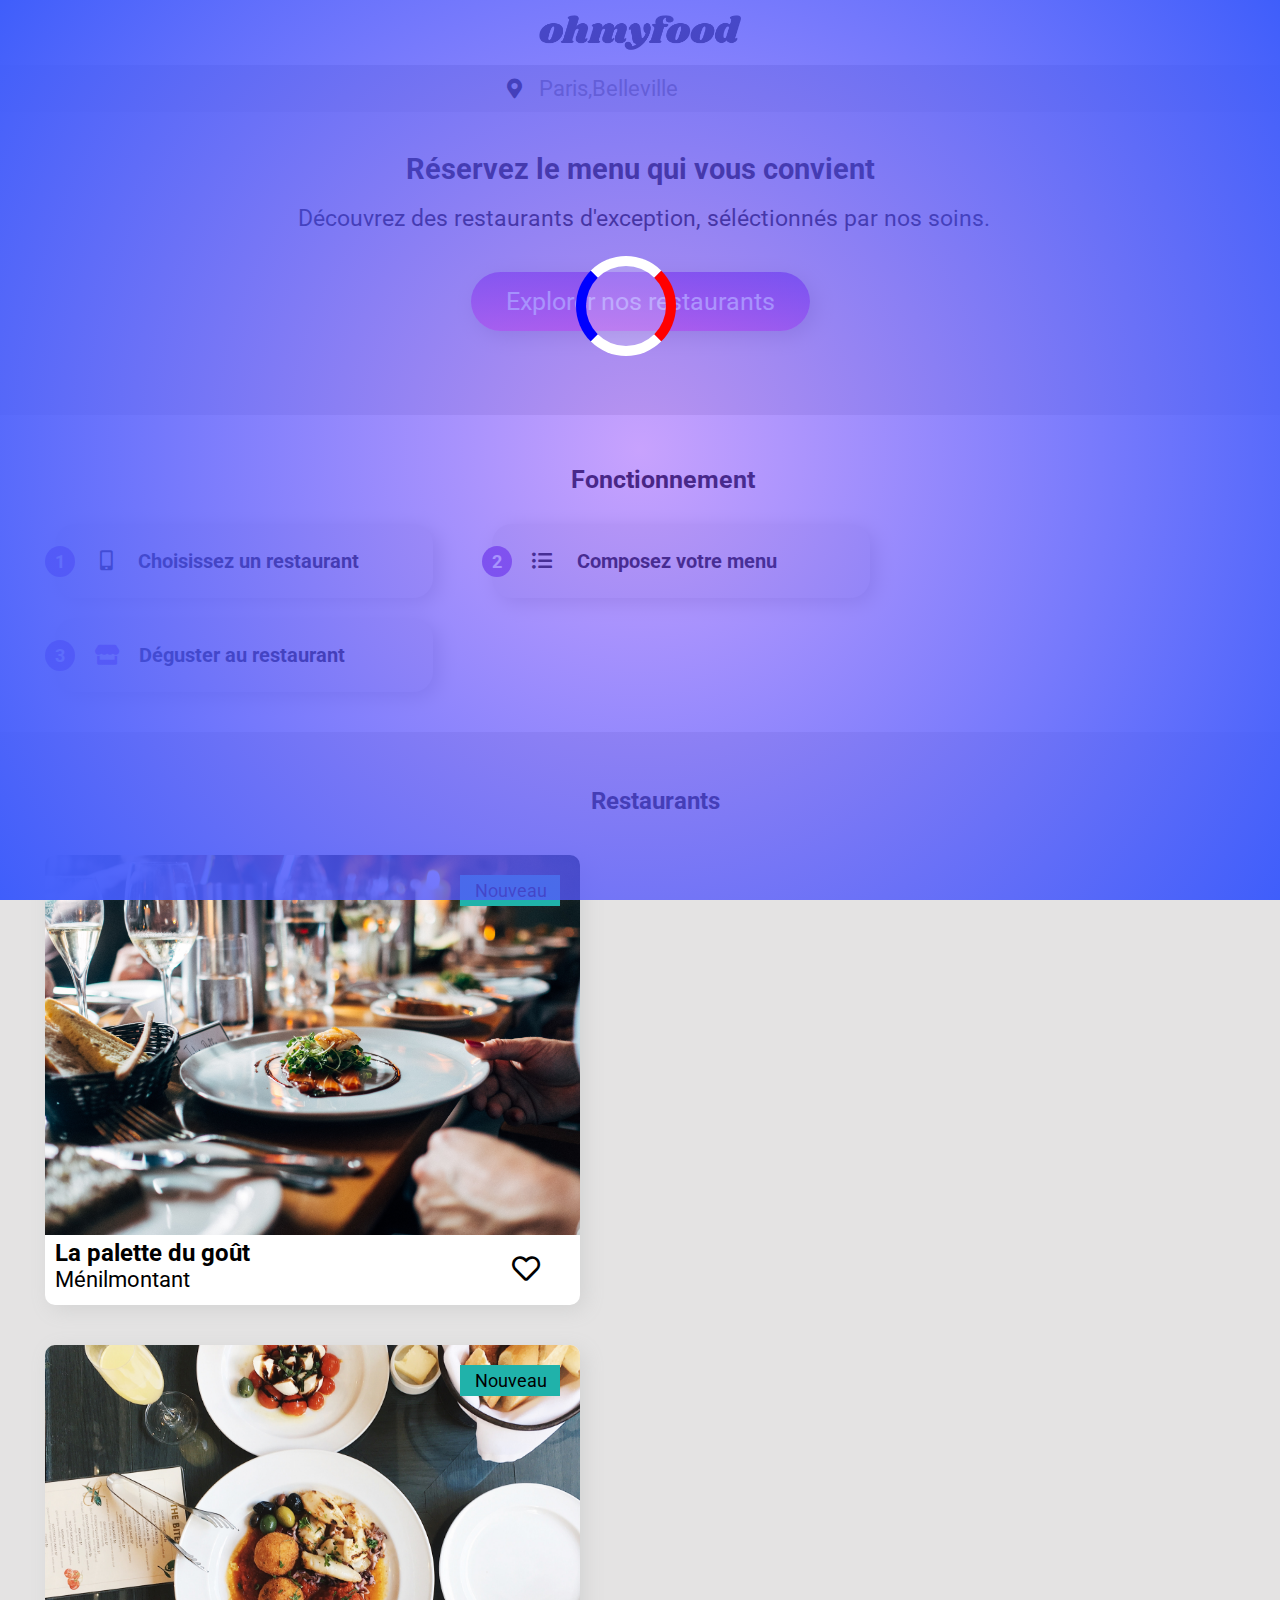
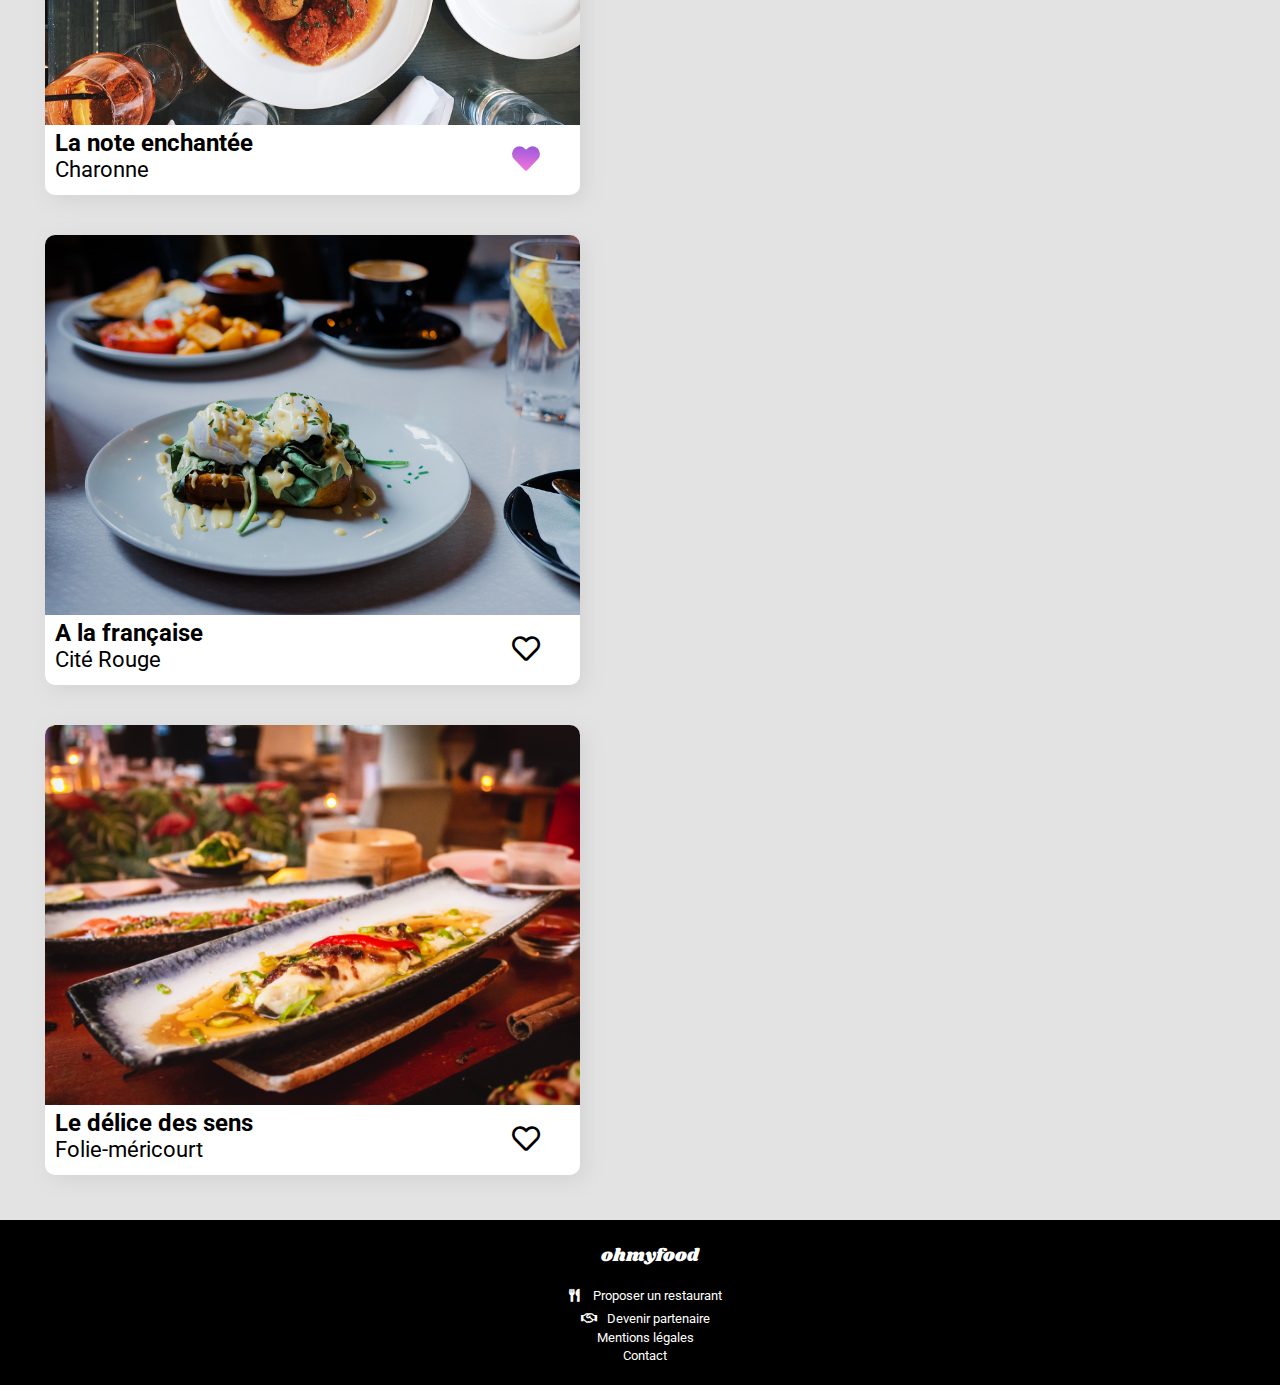
==== index.html @ 71b8fa04 "Email accueil" ====
<!DOCTYPE html>
<html lang="fr">
    <head>
        <link rel="stylesheet" href="style.css" />
        <link rel="preconnect" href="https://fonts.googleapis.com">
        <link rel="preconnect" href="https://fonts.gstatic.com" crossorigin>
        <link href="https://fonts.googleapis.com/css2?family=Shrikhand&display=swap" rel="stylesheet">
        <link href="https://fonts.googleapis.com/css2?family=Roboto:wght@100;400&display=swap" rel="stylesheet">
        <link href="https://cdnjs.cloudflare.com/ajax/libs/font-awesome/5.15.1/css/all.min.css" rel="stylesheet" />
        <meta charset="UTF-8">
        <meta http-equiv="X-UA-Compatible" content="IE=edge">
        <meta name="viewport" content="width=device-width, initial-scale=1.0">
        <title>OHMYFOOD</title>
    </head>
    <body>
        <div class="monloader"><div class="loader "></div></div>
        <header>
            <img class="logo" src="images/logo/ohmyfood.png" alt="">
        </header>
        <div class="boite">
            <div class="location">
                <i class="fas fa-map-marker-alt"> <input class="holder" type="text" placeholder=Paris,Belleville></i>
            </div>
            <h1>Réservez le menu qui vous convient</h1>
            <div class="soins">Découvrez des restaurants d'exception, séléctionnés par nos soins.</div>
            <div class="centre">
                <button class="explorer">Explorer nos restaurants</button>
            </div>
        </div>
        <div class="fonctionnement">
            <h2>Fonctionnement</h2>
            <button class="fon"><span class="un">1</span><i class="fas fa-mobile-alt"></i>Choisissez un restaurant</button>
            <button class="fon"><span class="un">2</span><i class="fas fa-list-ul"></i> Composez votre menu</button>
            <button class="fon"><span class="un">3</span><i class="fas fa-store"></i>Déguster au restaurant</button>
        </div>
        <div class="restaurant">
            <h2>Restaurants</h2>  
            <div class="div1">
                <a href="la-palette-du-gout.html">
                    <img src="images/restaurants/jay-wennington-N_Y88TWmGwA-unsplash.jpg" alt="">
                    <span class="nouveau">Nouveau</span>
                    <h3>La palette du goût
                        <div class="moncoeur">
                            <i class="far fa-heart contour"></i>
                            <i class="fas fa-heart solide"></i>
                        </div>
                    </h3>
                    <h4>Ménilmontant</h4>                  
                </a>
            </div>
            <div class="div1">
                <a href="la-note-enchantee.html">
                    <img src="images/restaurants/stil-u2Lp8tXIcjw-unsplash.jpg" alt="">
                    <div class="Nouveau">Nouveau</div>
                    <h3>La note enchantée
                        <div class="moncoeur">
                            <i class="fas fa-heart solides"></i>
                        </div>
                    </h3>
                    <h4>Charonne</h4>
                </a>
            </div>
            <div class="div1">
                <a href="a-la-francaise.html">
                    <img src="images/restaurants/toa-heftiba-DQKerTsQwi0-unsplash.jpg" alt="">
                    <h3>A la française
                        <div class="moncoeur">
                            <i class="far fa-heart contour"></i>
                            <i class="fas fa-heart solide"></i>
                        </div>
                    </h3>
                    <h4>Cité Rouge</h4>                   
                </a>
            </div>
            <div class="div1"> 
                <a href="le-delice-des-sens.html">
                    <img src="images/restaurants/louis-hansel-shotsoflouis-qNBGVyOCY8Q-unsplash.jpg" alt="">
                    <h3>Le délice des sens
                        <div class="moncoeur">
                            <i class="far fa-heart contour"></i>
                            <i class="fas fa-heart solide"></i>
                        </div>
                    </h3>
                    <h4>Folie-méricourt</h4>    
                </a>
            </div>
        </div>
    </body>
    <footer>
        <div class="footer">
            <div class="logofooter">ohmyfood</div>
            <nav class="flex">
                <i class="fas fa-utensils"><a class="proposer" href=""> Proposer un restaurant</a></i>
                <i class="far fa-handshake"><a class="proposer" href="">Devenir partenaire</a></i>
                <a class="propose" href="">Mentions légales</a>
                <div class="contact">
                    <a class="proposes" href="">Contact </a> 
                    <div class="address" >ohmyfood@gmail.com</div>
                </div>
                
            </nav>
            
        </div>

    </footer>
</html>
---- style.css ----
* {
  font-family: 'Roboto', sans-serif;
}

body {
  margin: 0;
}

.monloader {
  width: 100%;
  height: 100%;
  position: absolute;
  z-index: 99;
  background: #3f5efb;
  background: radial-gradient(circle, rgba(145, 70, 252, 0.5) 0%, #3f5efb 100%);
  -webkit-animation: 1s 5s 1 both disparait;
          animation: 1s 5s 1 both disparait;
}

.monloader .loader {
  width: 80px;
  height: 80px;
  position: relative;
  margin-left: 45%;
  margin-top: 20%;
  background: #ffffff33;
  border: 10px solid white;
  border-right: 10px solid red;
  border-left: 10px solid blue;
  border-radius: 50%;
  -webkit-animation: 1s 0s infinite both disparait;
          animation: 1s 0s infinite both disparait;
}

@-webkit-keyframes disparait {
  to {
    opacity: 0;
  }
  from {
    opacity: 1;
  }
}

@keyframes disparait {
  to {
    opacity: 0;
  }
  from {
    opacity: 1;
  }
}

header {
  display: -webkit-box;
  display: -ms-flexbox;
  display: flex;
  -webkit-box-pack: center;
      -ms-flex-pack: center;
          justify-content: center;
}

header .logo {
  height: 35px;
  padding: 15px;
}

.boite {
  background-color: #e4e3e3;
  width: 100%;
  min-height: 350px;
  text-align: center;
}

.boite .location {
  font-weight: lighter;
  font-size: 20px;
  width: calc(100%-20px);
  background-color: lightgrey;
  display: -webkit-box;
  display: -ms-flexbox;
  display: flex;
  -webkit-box-pack: center;
      -ms-flex-pack: center;
          justify-content: center;
  padding: 10px 0px 10px 45px;
}

.boite :placeholder-shown {
  font-size: 22px;
  background-color: lightgrey;
  border: none;
  margin-left: 10px;
  color: black;
}

.boite h1 {
  text-align: center;
  font-size: 29px;
  font-weight: bolder;
  margin-top: 40px;
}

.boite .soins {
  text-align: center;
  font-size: 23px;
  margin-left: 8px;
}

.boite .centre {
  text-align: center;
}

.boite .explorer {
  font-size: 25px;
  font-weight: normal;
  color: white;
  margin-top: 40px;
  margin-bottom: 20px;
  padding: 15px 35px 15px 35px;
  border-radius: 40px;
  border: unset;
  -webkit-transition: 1s;
  transition: 1s;
  -webkit-box-shadow: silver 5px 5px 20px;
          box-shadow: silver 5px 5px 20px;
  background: linear-gradient(5deg, #ff79da 0%, #9356dc 100%);
}

.boite .explorer:hover {
  cursor: pointer;
  padding: 25px 70px 25px 70px;
  font-size: 27px;
  -webkit-box-shadow: grey 5px 5px 20px;
          box-shadow: grey 5px 5px 20px;
  background: linear-gradient(5deg, #fbb1e7 0%, #b089df 100%);
}

.fonctionnement h2 {
  font-size: 25px;
  margin-top: 50px;
  margin-left: 45px;
  margin-bottom: 30px;
  font-weight: bolder;
  text-align: center;
}

.fonctionnement .fon {
  font-size: 20px;
  text-align: left;
  width: calc(35% - 70px);
  font-weight: bold;
  margin-left: 55px;
  margin-bottom: 20px;
  padding: 25px 0px 25px 0px;
  border-radius: 20px;
  border: #f2f2f2;
  -webkit-box-shadow: lightgrey 5px 5px 20px;
          box-shadow: lightgrey 5px 5px 20px;
  cursor: pointer;
  -webkit-transition: 1s;
  transition: 1s;
}

.fonctionnement .fon:hover {
  background-color: #e0bfe0;
  color: #9356DC;
  font-size: 23px;
  padding: 30px 0px 30px 0px;
  margin-top: 20px;
}

.fonctionnement .fa-store {
  color: #9356DC;
}

.fonctionnement .un {
  color: white;
  font-size: 18px;
  margin-left: -10px;
  padding: 5px 10px 5px 10px;
  background-color: #9356DC;
  border-radius: 50%;
}

.fonctionnement .fa-mobile-alt {
  padding: 0 25px 0px 25px;
}

.fonctionnement .fa-list-ul {
  padding: 0 20px 0px 20px;
}

.fonctionnement .fa-store {
  padding: 0 20px 0px 20px;
}

.restaurant {
  background-color: #e4e3e3;
  padding: 5px;
  margin-top: 20px;
}

.restaurant h2 {
  margin-bottom: 30px;
  padding-top: 30px;
  padding-left: 30px;
  display: -webkit-box;
  display: -ms-flexbox;
  display: flex;
  -webkit-box-pack: center;
      -ms-flex-pack: center;
          justify-content: center;
  -ms-flex-wrap: wrap;
      flex-wrap: wrap;
}

.restaurant .div1 {
  padding-bottom: 50px;
  border: #f2f2f2;
  border-radius: 10px;
  background: white;
  width: calc(50% - 100px);
  background: white;
  margin: 40px;
  -webkit-box-shadow: lightgrey 5px 5px 20px;
          box-shadow: lightgrey 5px 5px 20px;
  position: relative;
  height: 400px;
}

.restaurant a {
  text-decoration: none;
}

.restaurant .div1 img {
  width: 100%;
  height: 380px;
  border-radius: 10px 10px 0 0;
  -o-object-fit: cover;
     object-fit: cover;
}

.restaurant .nouveau {
  width: 70px;
  font-size: 18px;
  padding: 5px 15px 5px 15px;
  border: green;
  background-color: lightseagreen;
  color: black;
  position: absolute;
  right: 20px;
  top: 20px;
}

.restaurant .Nouveau {
  width: 70px;
  font-size: 18px;
  padding: 5px 15px 5px 15px;
  border: green;
  background-color: lightseagreen;
  color: black;
  position: absolute;
  right: 20px;
  top: 20px;
}

.restaurant h3 {
  font-size: 24px;
  color: black;
  font-weight: bold;
  margin-left: 10px;
  margin-top: unset;
  margin-bottom: unset;
  text-decoration: unset;
}

.restaurant h4 {
  margin: unset;
  margin-left: 10px;
  font-size: 22px;
  color: black;
  margin-left: 10px;
  text-decoration: unset;
  font-weight: normal;
}

.moncoeur .far {
  font-size: 28px;
  position: absolute;
  right: 40px;
  top: 400px;
  opacity: 1;
  -webkit-transition: 1s;
  transition: 1s;
}

.moncoeur:hover .far {
  opacity: 0;
}

.moncoeur .fas {
  font-size: 28px;
  position: absolute;
  right: 40px;
  top: 400px;
  opacity: 0;
  -webkit-transition: 1s;
  transition: 1s;
  background: linear-gradient(5deg, #ff79da 0%, #9356dc 100%);
  -webkit-background-clip: text;
  -webkit-text-fill-color: transparent;
}

.moncoeur:hover .fas {
  opacity: 1;
}

.moncoeur .solides {
  background: linear-gradient(5deg, #ff79da 0%, #9356dc 100%);
  -webkit-background-clip: text;
  -webkit-text-fill-color: transparent;
  opacity: 1;
}

footer {
  border: solid black;
  background-color: black;
  text-align: center;
}

footer i {
  color: white;
}

footer .logofooter {
  font-size: 18px;
  margin-top: 20px;
  margin-left: 20px;
  margin-bottom: 20px;
  font-family: 'Shrikhand', cursive;
  color: white;
}

footer .fa-utensils {
  margin-left: 10px;
  font-size: 13px;
}

footer .fa-handshake {
  margin-left: 10px;
  margin-top: 10px;
  font-size: 13px;
}

footer .flex {
  display: -webkit-box;
  display: -ms-flexbox;
  display: flex;
  -webkit-box-orient: vertical;
  -webkit-box-direction: normal;
      -ms-flex-direction: column;
          flex-direction: column;
}

footer .proposer {
  font-size: 13px;
  margin-bottom: 5px;
  padding-left: 10px;
  color: white;
  text-decoration: unset;
  font-weight: normal;
}

footer .propose {
  font-size: 13px;
  margin-left: 10px;
  margin-top: 5px;
  color: white;
  text-decoration: unset;
  font-weight: normal;
}

footer .proposes {
  font-size: 13px;
  margin-left: 10px;
  margin-top: 5px;
  color: white;
  text-decoration: unset;
  font-weight: normal;
}

footer .address {
  background: linear-gradient(5deg, #ff79da 0%, #9356dc 100%);
  -webkit-background-clip: text;
  -webkit-text-fill-color: transparent;
  font-size: 15px;
  opacity: 0;
  -webkit-transition: 1s;
  transition: 1s;
}

.contact:hover .address {
  opacity: 1;
  font-size: 18px;
  padding: 10px;
}

@media screen and (max-width: 700px) {
  .boite .explorer {
    margin-top: 20px;
  }
  .fonctionnement .fon {
    width: calc(100% - 20px);
    text-align: left;
    font-weight: bold;
    margin-left: 10px;
    margin-bottom: 20px;
    padding: 25px 0px 25px 0px;
    border-radius: 20px;
    border: #f2f2f2;
    -webkit-box-shadow: lightgrey 5px 5px 20px;
            box-shadow: lightgrey 5px 5px 20px;
    cursor: pointer;
  }
  .restaurant {
    height: 1300px;
  }
  .restaurant h2 {
    margin-bottom: 30px;
    margin-top: 50px;
    margin-left: 20px;
  }
  .restaurant .div1 {
    border: #f2f2f2;
    border-radius: 10px;
    background: white;
    width: calc(100% - 30px);
    background: white;
    margin: 15px;
    margin-bottom: 55px;
    -webkit-box-shadow: lightgrey 5px 5px 20px;
            box-shadow: lightgrey 5px 5px 20px;
    height: 200px;
    position: relative;
  }
  .restaurant .div1 img {
    width: 100%;
    height: 180px;
    border-radius: 10px 10px 0 0;
    -o-object-fit: cover;
       object-fit: cover;
  }
  .restaurant .nouveau {
    font-size: 18px;
    padding: 5px 15px 5px 15px;
    border: green;
    background-color: lightseagreen;
    color: black;
    position: absolute;
    right: 20px;
    top: 20px;
  }
  .restaurant .Nouveau {
    font-size: 18px;
    padding: 5px 15px 5px 15px;
    border: green;
    background-color: lightseagreen;
    color: black;
    position: absolute;
    right: 20px;
    top: 20px;
  }
  .restaurant h3 {
    color: black;
    font-weight: bold;
    margin-left: 10px;
    text-decoration: none;
  }
  .restaurant h4 {
    color: black;
    margin-left: 10px;
  }
  .restaurant .fa-heart {
    font-size: 28px;
    position: absolute;
    right: 40px;
    top: 200px;
  }
}

@media screen and (min-width: 700px) and (max-width: 1000px) {
  .logo {
    height: 35px;
  }
  header {
    display: -webkit-box;
    display: -ms-flexbox;
    display: flex;
    -webkit-box-pack: center;
        -ms-flex-pack: center;
            justify-content: center;
  }
  .boite {
    background-color: #e4e3e3;
    width: 100%;
    min-height: 350px;
  }
  .location {
    font-weight: lighter;
    font-size: 18px;
    width: 100%;
    background-color: lightgrey;
    padding-left: 45px;
  }
  h1 {
    text-align: center;
    font-size: 29px;
    font-weight: bolder;
    margin-top: 40px;
  }
  .soins {
    text-align: center;
    font-size: 23px;
    margin-left: 8px;
  }
  .explorer {
    font-size: 25px;
    font-weight: normal;
    color: white;
    padding: 15px 35px 15px 35px;
    border-radius: 30px;
    border: unset;
    cursor: pointer;
    background: linear-gradient(5deg, #ff79da 0%, #9356dc 100%);
  }
  .fonctionnement h2 {
    font-size: 25px;
    margin-top: 50px;
    margin-left: 45px;
    margin-bottom: 30px;
    font-weight: bolder;
  }
  .fonctionnement .fon {
    width: calc(100% - 40px);
    text-align: left;
    font-weight: bold;
    margin-left: 20px;
    margin-bottom: 20px;
    padding: 25px 0px 25px 0px;
    border-radius: 20px;
    border: #f2f2f2;
    -webkit-box-shadow: lightgrey 5px 5px 20px;
            box-shadow: lightgrey 5px 5px 20px;
    cursor: pointer;
  }
  .fonctionnement .fa-store {
    color: #9356DC;
  }
  .fonctionnement .un {
    color: white;
    font-size: 18px;
    margin-left: -10px;
    padding: 5px 10px 5px 10px;
    background-color: #9356DC;
    border-radius: 50%;
  }
  .fonctionnement .fa-mobile-alt {
    padding: 0 25px 0px 20px;
  }
  .fonctionnement .fa-list-ul {
    padding: 0 20px 0px 15px;
  }
  .fonctionnement .fa-store {
    padding: 0 20px 0px 20px;
  }
  .restaurant h2 {
    margin-bottom: 30px;
    margin-top: 50px;
    margin-left: 20px;
  }
  .restaurant {
    background-color: #e4e3e3;
    width: 100%;
    min-height: 1450px;
  }
  .div1 {
    border: #f2f2f2;
    border-radius: 10px;
    background: white;
    width: calc(100% - 100px);
    background: white;
    margin: 50px 0px 50px 50px;
    -webkit-box-shadow: lightgrey 5px 5px 20px;
            box-shadow: lightgrey 5px 5px 20px;
    min-height: 280px;
    position: relative;
  }
  .div1 img {
    width: 100%;
    height: 205px;
    border-radius: 10px 10px 0 0;
    -o-object-fit: cover;
       object-fit: cover;
  }
  .nouveau {
    font-size: 18px;
    padding: 5px 15px 5px 15px;
    border: green;
    background-color: lightseagreen;
    color: black;
    position: absolute;
    right: 20px;
    top: 20px;
  }
  .Nouveau {
    font-size: 18px;
    padding: 5px 15px 5px 15px;
    border: green;
    background-color: lightseagreen;
    color: black;
    position: absolute;
    right: 20px;
    top: 20px;
  }
  h3 {
    color: black;
    font-weight: bold;
    margin-left: 10px;
    text-decoration: none;
  }
  h4 {
    color: black;
    margin-left: 10px;
  }
  .fa-heart {
    font-size: 28px;
    position: absolute;
    right: 40px;
    top: 230px;
  }
  .restaurant .fas {
    color: #FF79DA;
  }
  footer {
    border: solid black;
    background-color: black;
    width: 99%;
    min-height: 150px;
  }
  footer i {
    color: white;
  }
  footer .logofooter {
    font-size: 18px;
    margin-top: 20px;
    margin-left: 20px;
    margin-bottom: 20px;
    font-family: Shrikhand;
    color: white;
  }
  footer .fa-utensils {
    margin-left: 10px;
    font-size: 13px;
  }
  footer .fa-handshake {
    margin-left: 10px;
    margin-top: 10px;
    font-size: 13px;
  }
  footer .flex {
    display: -webkit-box;
    display: -ms-flexbox;
    display: flex;
    -webkit-box-orient: vertical;
    -webkit-box-direction: normal;
        -ms-flex-direction: column;
            flex-direction: column;
  }
  footer .proposer {
    font-size: 13px;
    margin-bottom: 5px;
    padding-left: 10px;
    color: white;
    text-decoration: unset;
    font-weight: normal;
  }
  footer .propose {
    font-size: 13px;
    margin-left: 10px;
    margin-top: 5px;
    color: white;
    text-decoration: unset;
    font-weight: normal;
  }
  footer .proposes {
    font-size: 13px;
    margin-left: 10px;
    margin-top: 5px;
    color: white;
    text-decoration: unset;
    font-weight: normal;
  }
  footer .proposes:hover .adress {
    opacity: 1;
  }
  footer .address {
    color: white;
    font-size: 20px;
    opacity: 0;
  }
}
/*# sourceMappingURL=style.css.map */
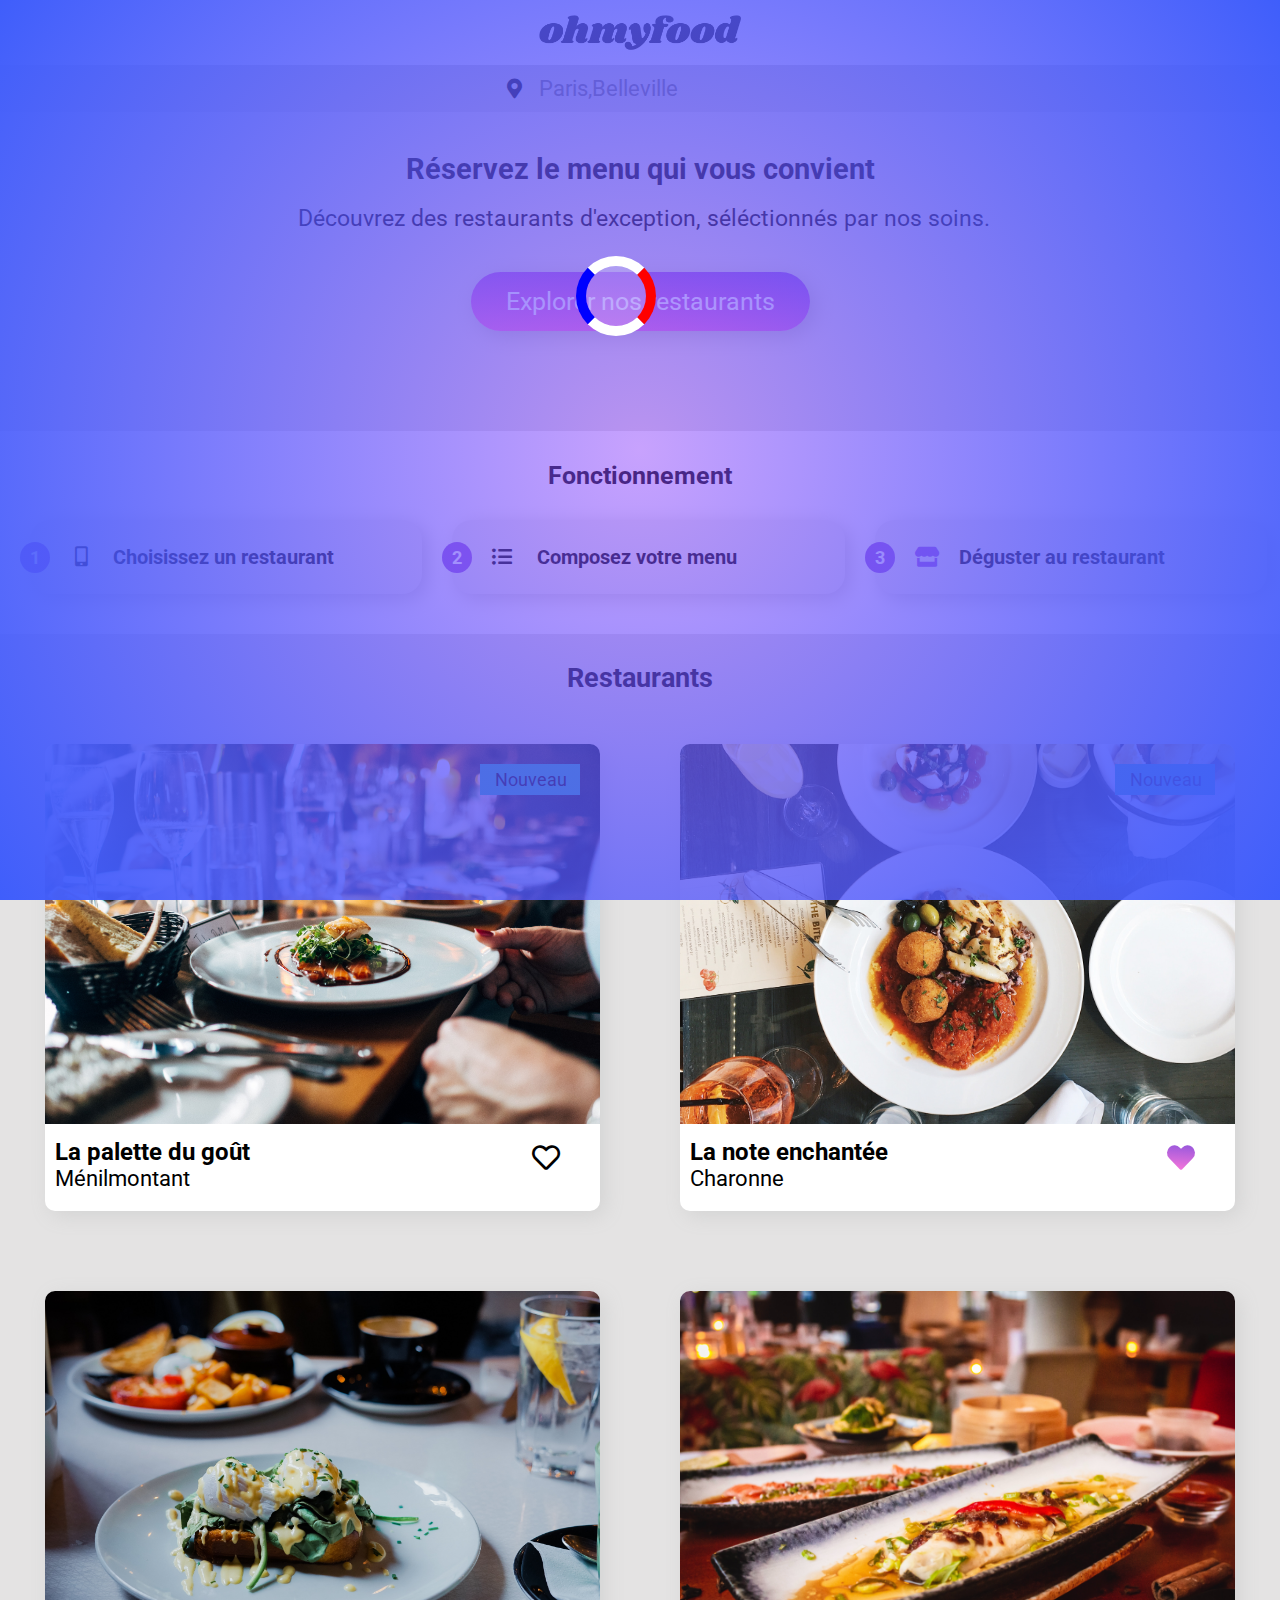
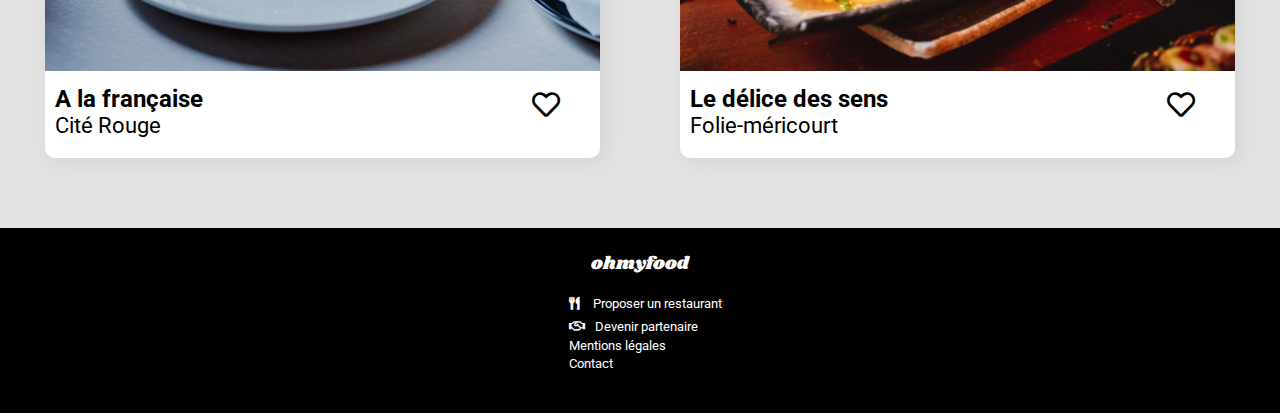
==== commit 914ec444: "Responsive 3" ====
--- a/index.html
+++ b/index.html
@@ -31,7 +31,7 @@
             <h2>Fonctionnement</h2>
             <button class="fon"><span class="un">1</span><i class="fas fa-mobile-alt"></i>Choisissez un restaurant</button>
             <button class="fon"><span class="un">2</span><i class="fas fa-list-ul"></i> Composez votre menu</button>
-            <button class="fon"><span class="un">3</span><i class="fas fa-store"></i>Déguster au restaurant</button>
+            <button class="fon fonc"><span class="un">3</span><i class="fas fa-store"></i>Déguster au restaurant</button>
         </div>
         <div class="restaurant">
             <h2>Restaurants</h2>  
--- a/style.css
+++ b/style.css
@@ -18,8 +18,8 @@
 }
 
 .monloader .loader {
-  width: 80px;
-  height: 80px;
+  width: 60px;
+  height: 60px;
   position: relative;
   margin-left: 45%;
   margin-top: 20%;
@@ -67,8 +67,7 @@
 .boite {
   background-color: #e4e3e3;
   width: 100%;
-  min-height: 350px;
-  text-align: center;
+  padding-bottom: 80px;
 }
 
 .boite .location {
@@ -135,10 +134,18 @@
   background: linear-gradient(5deg, #fbb1e7 0%, #b089df 100%);
 }
 
+.fonctionnement {
+  display: -webkit-box;
+  display: -ms-flexbox;
+  display: flex;
+  -ms-flex-wrap: wrap;
+      flex-wrap: wrap;
+}
+
 .fonctionnement h2 {
+  width: 100%;
   font-size: 25px;
-  margin-top: 50px;
-  margin-left: 45px;
+  margin-top: 30px;
   margin-bottom: 30px;
   font-weight: bolder;
   text-align: center;
@@ -147,11 +154,12 @@
 .fonctionnement .fon {
   font-size: 20px;
   text-align: left;
-  width: calc(35% - 70px);
+  width: calc(33% - 30px);
   font-weight: bold;
-  margin-left: 55px;
+  margin-left: 30px;
   margin-bottom: 20px;
   padding: 25px 0px 25px 0px;
+  padding-left: -30px;
   border-radius: 20px;
   border: #f2f2f2;
   -webkit-box-shadow: lightgrey 5px 5px 20px;
@@ -195,23 +203,22 @@
 }
 
 .restaurant {
+  font-size: 18px;
   background-color: #e4e3e3;
   padding: 5px;
   margin-top: 20px;
-}
-
-.restaurant h2 {
-  margin-bottom: 30px;
-  padding-top: 30px;
-  padding-left: 30px;
+  padding-bottom: 30px;
   display: -webkit-box;
   display: -ms-flexbox;
   display: flex;
-  -webkit-box-pack: center;
-      -ms-flex-pack: center;
-          justify-content: center;
   -ms-flex-wrap: wrap;
       flex-wrap: wrap;
+}
+
+.restaurant h2 {
+  margin-bottom: 10px;
+  width: 100%;
+  text-align: center;
 }
 
 .restaurant .div1 {
@@ -219,13 +226,12 @@
   border: #f2f2f2;
   border-radius: 10px;
   background: white;
-  width: calc(50% - 100px);
+  width: calc(50% - 80px);
   background: white;
   margin: 40px;
   -webkit-box-shadow: lightgrey 5px 5px 20px;
           box-shadow: lightgrey 5px 5px 20px;
   position: relative;
-  height: 400px;
 }
 
 .restaurant a {
@@ -269,7 +275,7 @@
   color: black;
   font-weight: bold;
   margin-left: 10px;
-  margin-top: unset;
+  margin-top: 10px;
   margin-bottom: unset;
   text-decoration: unset;
 }
@@ -282,6 +288,7 @@
   margin-left: 10px;
   text-decoration: unset;
   font-weight: normal;
+  margin-bottom: -30px;
 }
 
 .moncoeur .far {
@@ -325,7 +332,13 @@
 footer {
   border: solid black;
   background-color: black;
-  text-align: center;
+  padding-bottom: 20px;
+  display: -webkit-box;
+  display: -ms-flexbox;
+  display: flex;
+  -webkit-box-pack: center;
+      -ms-flex-pack: center;
+          justify-content: center;
 }
 
 footer i {
@@ -335,7 +348,12 @@
 footer .logofooter {
   font-size: 18px;
   margin-top: 20px;
-  margin-left: 20px;
+  display: -webkit-box;
+  display: -ms-flexbox;
+  display: flex;
+  -webkit-box-pack: center;
+      -ms-flex-pack: center;
+          justify-content: center;
   margin-bottom: 20px;
   font-family: 'Shrikhand', cursive;
   color: white;
@@ -401,14 +419,11 @@
 
 .contact:hover .address {
   opacity: 1;
-  font-size: 18px;
-  padding: 10px;
+  font-size: 16px;
+  padding: 10px 0px 0px 0px;
 }
 
 @media screen and (max-width: 700px) {
-  .boite .explorer {
-    margin-top: 20px;
-  }
   .fonctionnement .fon {
     width: calc(100% - 20px);
     text-align: left;
@@ -422,14 +437,6 @@
             box-shadow: lightgrey 5px 5px 20px;
     cursor: pointer;
   }
-  .restaurant {
-    height: 1300px;
-  }
-  .restaurant h2 {
-    margin-bottom: 30px;
-    margin-top: 50px;
-    margin-left: 20px;
-  }
   .restaurant .div1 {
     border: #f2f2f2;
     border-radius: 10px;
@@ -450,36 +457,6 @@
     -o-object-fit: cover;
        object-fit: cover;
   }
-  .restaurant .nouveau {
-    font-size: 18px;
-    padding: 5px 15px 5px 15px;
-    border: green;
-    background-color: lightseagreen;
-    color: black;
-    position: absolute;
-    right: 20px;
-    top: 20px;
-  }
-  .restaurant .Nouveau {
-    font-size: 18px;
-    padding: 5px 15px 5px 15px;
-    border: green;
-    background-color: lightseagreen;
-    color: black;
-    position: absolute;
-    right: 20px;
-    top: 20px;
-  }
-  .restaurant h3 {
-    color: black;
-    font-weight: bold;
-    margin-left: 10px;
-    text-decoration: none;
-  }
-  .restaurant h4 {
-    color: black;
-    margin-left: 10px;
-  }
   .restaurant .fa-heart {
     font-size: 28px;
     position: absolute;
@@ -503,46 +480,36 @@
   .boite {
     background-color: #e4e3e3;
     width: 100%;
-    min-height: 350px;
-  }
-  .location {
+    padding-bottom: 80px;
+  }
+  .boite .location {
     font-weight: lighter;
     font-size: 18px;
     width: 100%;
     background-color: lightgrey;
     padding-left: 45px;
   }
-  h1 {
+  .boite h1 {
     text-align: center;
     font-size: 29px;
     font-weight: bolder;
     margin-top: 40px;
   }
-  .soins {
+  .boite .soins {
     text-align: center;
     font-size: 23px;
     margin-left: 8px;
   }
-  .explorer {
+  .fonctionnement h2 {
+    width: 100%;
     font-size: 25px;
-    font-weight: normal;
-    color: white;
-    padding: 15px 35px 15px 35px;
-    border-radius: 30px;
-    border: unset;
-    cursor: pointer;
-    background: linear-gradient(5deg, #ff79da 0%, #9356dc 100%);
-  }
-  .fonctionnement h2 {
-    font-size: 25px;
-    margin-top: 50px;
-    margin-left: 45px;
     margin-bottom: 30px;
     font-weight: bolder;
   }
   .fonctionnement .fon {
-    width: calc(100% - 40px);
+    font-size: 20px;
     text-align: left;
+    width: calc(50% - 20px);
     font-weight: bold;
     margin-left: 20px;
     margin-bottom: 20px;
@@ -552,6 +519,27 @@
     -webkit-box-shadow: lightgrey 5px 5px 20px;
             box-shadow: lightgrey 5px 5px 20px;
     cursor: pointer;
+    -webkit-transition: 1s;
+    transition: 1s;
+  }
+  .fonctionnement .fonc {
+    font-size: 20px;
+    text-align: left;
+    width: calc(50% - 20px);
+    font-weight: bold;
+    margin-top: 20px;
+    margin-bottom: 80px;
+    padding: 25px 0px 25px 0px;
+    border-radius: 20px;
+    border: #f2f2f2;
+    -webkit-box-shadow: lightgrey 5px 5px 20px;
+            box-shadow: lightgrey 5px 5px 20px;
+    cursor: pointer;
+    -webkit-transition: 1s;
+    transition: 1s;
+    position: relative;
+    top: 0px;
+    left: 28%;
   }
   .fonctionnement .fa-store {
     color: #9356DC;
@@ -573,73 +561,39 @@
   .fonctionnement .fa-store {
     padding: 0 20px 0px 20px;
   }
-  .restaurant h2 {
-    margin-bottom: 30px;
-    margin-top: 50px;
-    margin-left: 20px;
-  }
   .restaurant {
     background-color: #e4e3e3;
     width: 100%;
-    min-height: 1450px;
-  }
-  .div1 {
+  }
+  .restaurant h2 {
+    margin-bottom: 30px;
+    margin-top: 0px;
+    margin-left: 20px;
+  }
+  .restaurant .div1 {
+    padding-bottom: 50px;
     border: #f2f2f2;
     border-radius: 10px;
     background: white;
-    width: calc(100% - 100px);
+    width: calc(50% - 110px);
     background: white;
-    margin: 50px 0px 50px 50px;
+    margin: 40px;
     -webkit-box-shadow: lightgrey 5px 5px 20px;
             box-shadow: lightgrey 5px 5px 20px;
-    min-height: 280px;
     position: relative;
   }
-  .div1 img {
+  .restaurant .div1 img {
     width: 100%;
     height: 205px;
     border-radius: 10px 10px 0 0;
     -o-object-fit: cover;
        object-fit: cover;
   }
-  .nouveau {
-    font-size: 18px;
-    padding: 5px 15px 5px 15px;
-    border: green;
-    background-color: lightseagreen;
-    color: black;
-    position: absolute;
-    right: 20px;
-    top: 20px;
-  }
-  .Nouveau {
-    font-size: 18px;
-    padding: 5px 15px 5px 15px;
-    border: green;
-    background-color: lightseagreen;
-    color: black;
-    position: absolute;
-    right: 20px;
-    top: 20px;
-  }
-  h3 {
-    color: black;
-    font-weight: bold;
-    margin-left: 10px;
-    text-decoration: none;
-  }
-  h4 {
-    color: black;
-    margin-left: 10px;
-  }
-  .fa-heart {
+  .restaurant .fa-heart {
     font-size: 28px;
     position: absolute;
     right: 40px;
     top: 230px;
-  }
-  .restaurant .fas {
-    color: #FF79DA;
   }
   footer {
     border: solid black;
@@ -700,7 +654,7 @@
     text-decoration: unset;
     font-weight: normal;
   }
-  footer .proposes:hover .adress {
+  footer .proposes:hover .address {
     opacity: 1;
   }
   footer .address {
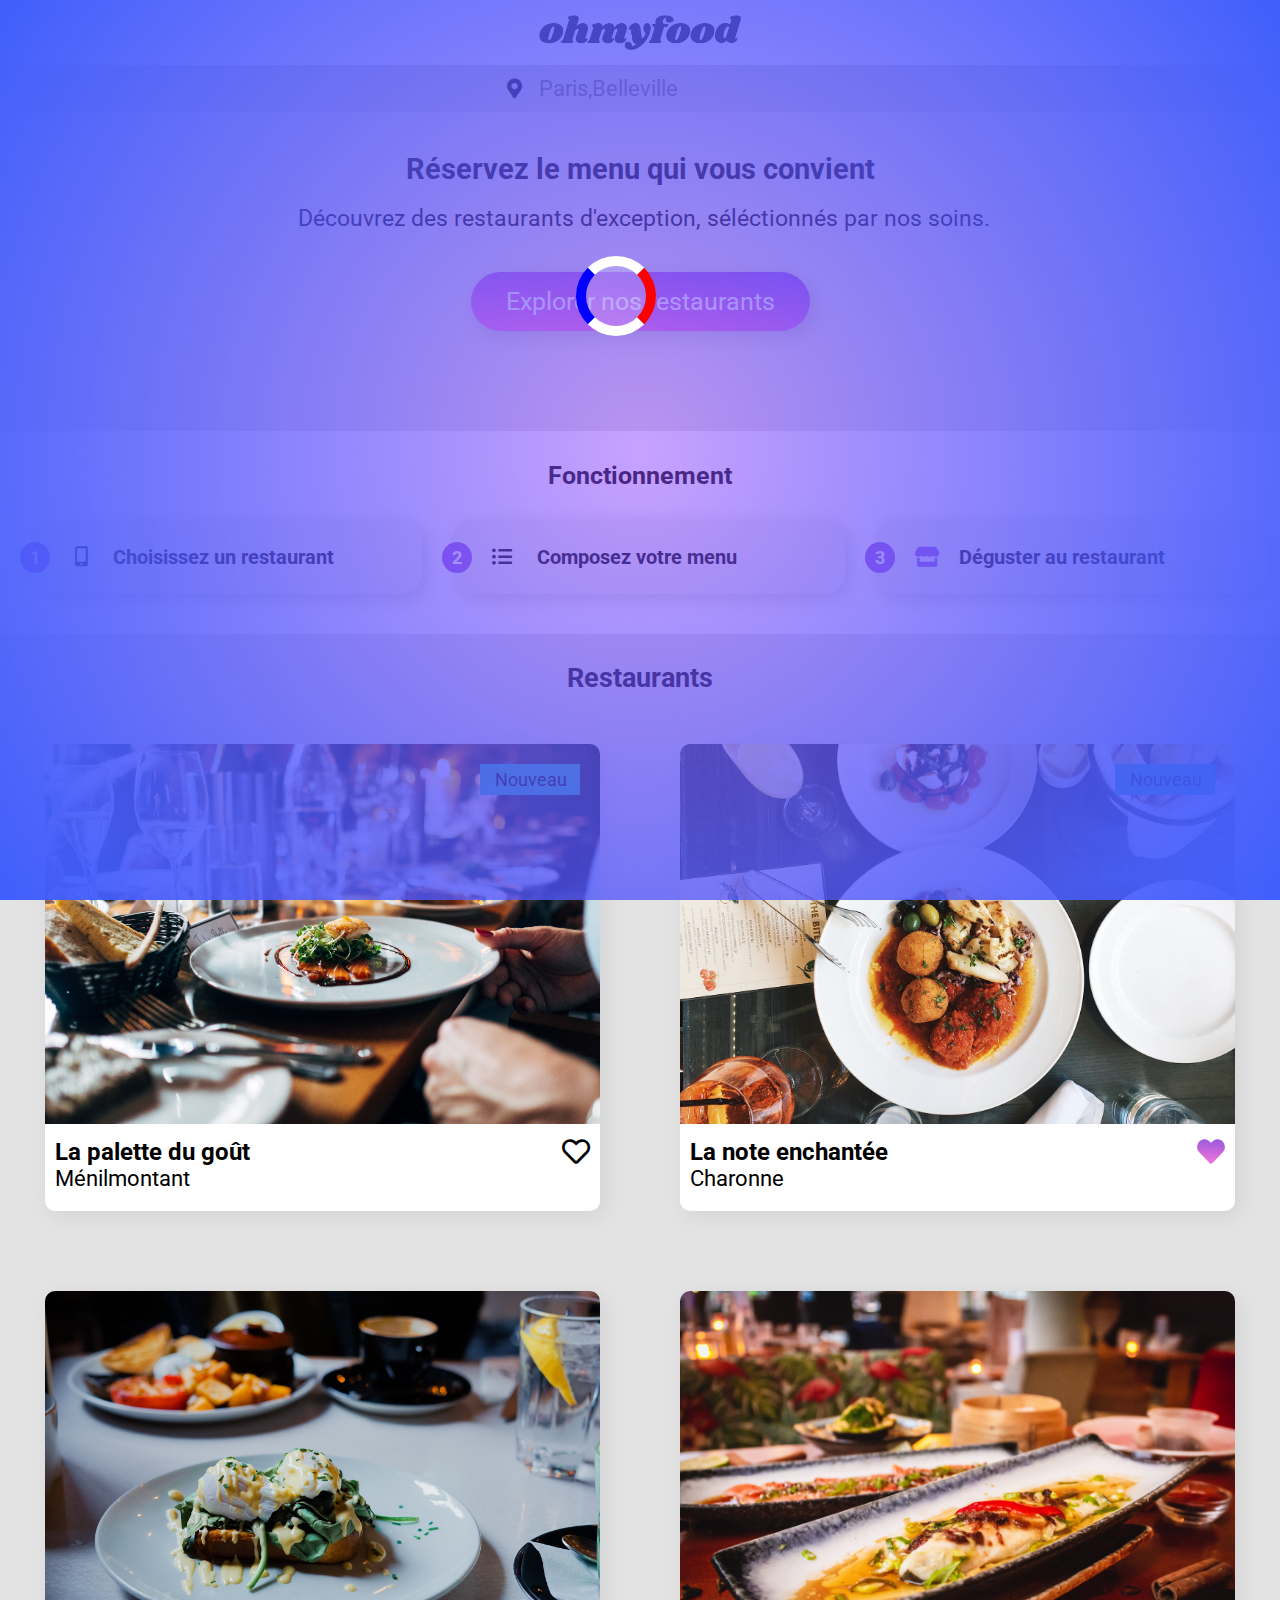
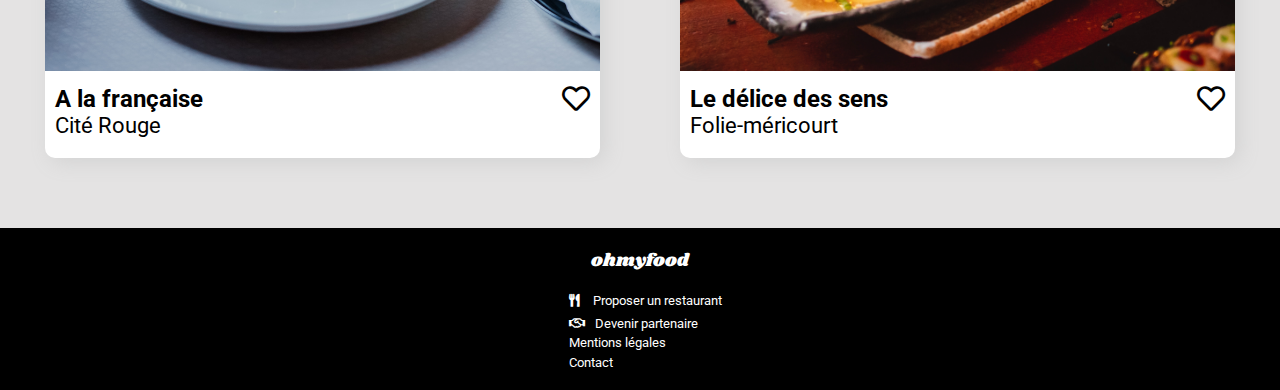
==== commit 5d76a0f7: "coeur" ====
--- a/index.html
+++ b/index.html
@@ -93,14 +93,9 @@
                 <i class="fas fa-utensils"><a class="proposer" href=""> Proposer un restaurant</a></i>
                 <i class="far fa-handshake"><a class="proposer" href="">Devenir partenaire</a></i>
                 <a class="propose" href="">Mentions légales</a>
-                <div class="contact">
-                    <a class="proposes" href="">Contact </a> 
-                    <div class="address" >ohmyfood@gmail.com</div>
-                </div>
-                
+                <a class="proposes" href="mailto:ohmyfood@gmail.com">Contact </a>
             </nav>
             
         </div>
-
     </footer>
 </html>--- a/style.css
+++ b/style.css
@@ -9,7 +9,7 @@
 .monloader {
   width: 100%;
   height: 100%;
-  position: absolute;
+  position: fixed;
   z-index: 99;
   background: #3f5efb;
   background: radial-gradient(circle, rgba(145, 70, 252, 0.5) 0%, #3f5efb 100%);
@@ -35,18 +35,22 @@
 @-webkit-keyframes disparait {
   to {
     opacity: 0;
+    z-index: -10;
   }
   from {
     opacity: 1;
+    z-index: 2;
   }
 }
 
 @keyframes disparait {
   to {
     opacity: 0;
+    z-index: -10;
   }
   from {
     opacity: 1;
+    z-index: 2;
   }
 }
 
@@ -278,6 +282,7 @@
   margin-top: 10px;
   margin-bottom: unset;
   text-decoration: unset;
+  position: relative;
 }
 
 .restaurant h4 {
@@ -294,8 +299,8 @@
 .moncoeur .far {
   font-size: 28px;
   position: absolute;
-  right: 40px;
-  top: 400px;
+  right: 10px;
+  top: 0px;
   opacity: 1;
   -webkit-transition: 1s;
   transition: 1s;
@@ -308,8 +313,8 @@
 .moncoeur .fas {
   font-size: 28px;
   position: absolute;
-  right: 40px;
-  top: 400px;
+  right: 10px;
+  top: 0px;
   opacity: 0;
   -webkit-transition: 1s;
   transition: 1s;
@@ -330,7 +335,6 @@
 }
 
 footer {
-  border: solid black;
   background-color: black;
   padding-bottom: 20px;
   display: -webkit-box;
@@ -485,7 +489,7 @@
   .boite .location {
     font-weight: lighter;
     font-size: 18px;
-    width: 100%;
+    width: calc(100% - 45px);
     background-color: lightgrey;
     padding-left: 45px;
   }
@@ -528,7 +532,7 @@
     width: calc(50% - 20px);
     font-weight: bold;
     margin-top: 20px;
-    margin-bottom: 80px;
+    margin-bottom: 40px;
     padding: 25px 0px 25px 0px;
     border-radius: 20px;
     border: #f2f2f2;
@@ -563,7 +567,7 @@
   }
   .restaurant {
     background-color: #e4e3e3;
-    width: 100%;
+    width: calc(100% - 10px);
   }
   .restaurant h2 {
     margin-bottom: 30px;
@@ -596,10 +600,8 @@
     top: 230px;
   }
   footer {
-    border: solid black;
     background-color: black;
-    width: 99%;
-    min-height: 150px;
+    width: 100%;
   }
   footer i {
     color: white;
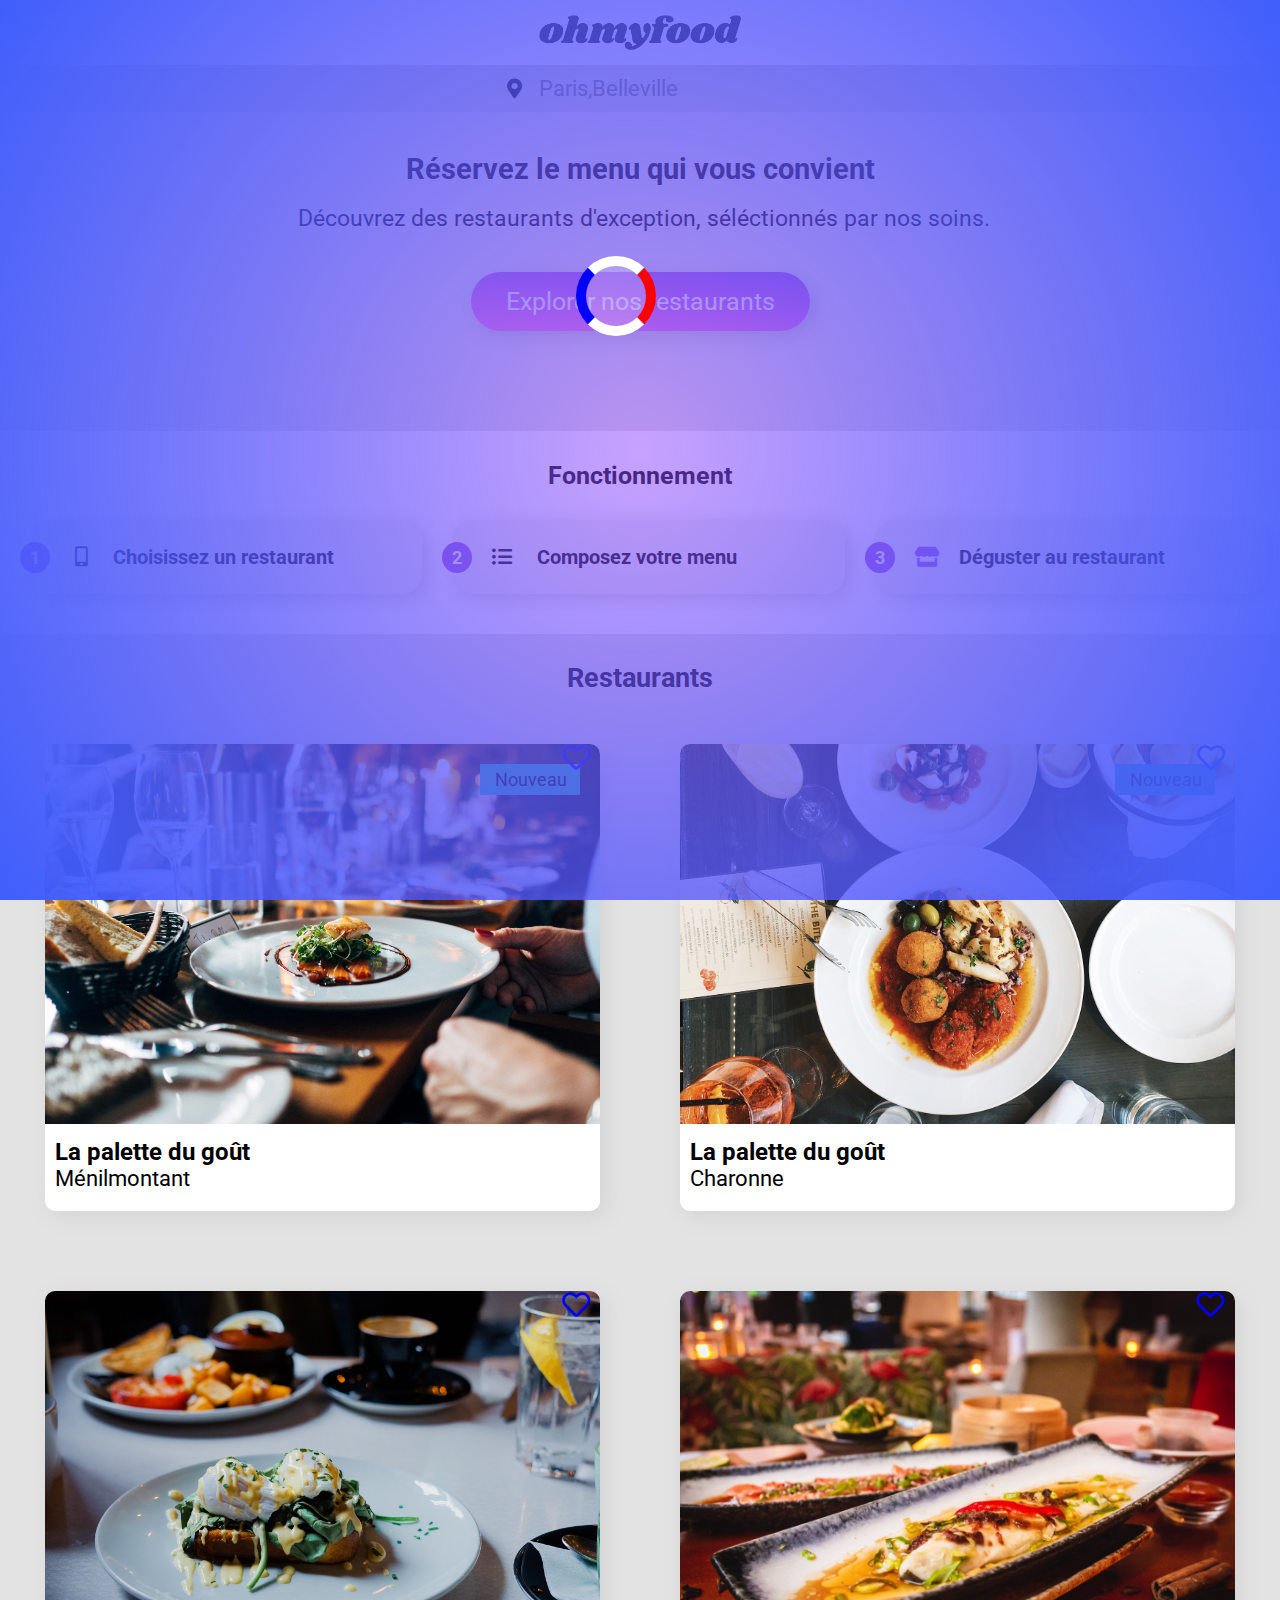
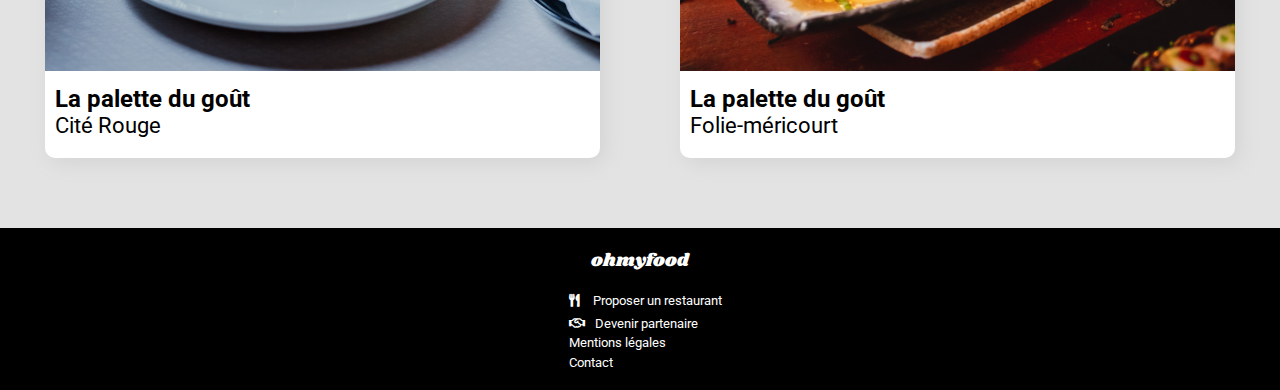
==== commit a84731b8: "h3" ====
--- a/index.html
+++ b/index.html
@@ -39,12 +39,13 @@
                 <a href="la-palette-du-gout.html">
                     <img src="images/restaurants/jay-wennington-N_Y88TWmGwA-unsplash.jpg" alt="">
                     <span class="nouveau">Nouveau</span>
-                    <h3>La palette du goût
-                        <div class="moncoeur">
-                            <i class="far fa-heart contour"></i>
-                            <i class="fas fa-heart solide"></i>
+                    <div class="monmenu">
+                        <h3>La palette du goût</h3>
+                            <div class="moncoeur">
+                                <i class="far fa-heart contour"></i>
+                                <i class="fas fa-heart solide"></i>
+                            </div>
                         </div>
-                    </h3>
                     <h4>Ménilmontant</h4>                  
                 </a>
             </div>
@@ -52,40 +53,44 @@
                 <a href="la-note-enchantee.html">
                     <img src="images/restaurants/stil-u2Lp8tXIcjw-unsplash.jpg" alt="">
                     <div class="Nouveau">Nouveau</div>
-                    <h3>La note enchantée
-                        <div class="moncoeur">
-                            <i class="fas fa-heart solides"></i>
+                    <div class="monmenu">
+                        <h3>La palette du goût</h3>
+                            <div class="moncoeur">
+                                <i class="far fa-heart contour"></i>
+                                <i class="fas fa-heart solide"></i>
+                            </div>
                         </div>
-                    </h3>
                     <h4>Charonne</h4>
                 </a>
             </div>
             <div class="div1">
                 <a href="a-la-francaise.html">
                     <img src="images/restaurants/toa-heftiba-DQKerTsQwi0-unsplash.jpg" alt="">
-                    <h3>A la française
-                        <div class="moncoeur">
-                            <i class="far fa-heart contour"></i>
-                            <i class="fas fa-heart solide"></i>
+                    <div class="monmenu">
+                        <h3>La palette du goût</h3>
+                            <div class="moncoeur">
+                                <i class="far fa-heart contour"></i>
+                                <i class="fas fa-heart solide"></i>
+                            </div>
                         </div>
-                    </h3>
                     <h4>Cité Rouge</h4>                   
                 </a>
             </div>
             <div class="div1"> 
                 <a href="le-delice-des-sens.html">
                     <img src="images/restaurants/louis-hansel-shotsoflouis-qNBGVyOCY8Q-unsplash.jpg" alt="">
-                    <h3>Le délice des sens
-                        <div class="moncoeur">
-                            <i class="far fa-heart contour"></i>
-                            <i class="fas fa-heart solide"></i>
+                    <div class="monmenu">
+                        <h3>La palette du goût</h3>
+                            <div class="moncoeur">
+                                <i class="far fa-heart contour"></i>
+                                <i class="fas fa-heart solide"></i>
+                            </div>
                         </div>
-                    </h3>
                     <h4>Folie-méricourt</h4>    
                 </a>
             </div>
         </div>
-    </body>
+    
     <footer>
         <div class="footer">
             <div class="logofooter">ohmyfood</div>
@@ -98,4 +103,5 @@
             
         </div>
     </footer>
+    </body>
 </html>--- a/style.css
+++ b/style.css
@@ -463,9 +463,6 @@
   }
   .restaurant .fa-heart {
     font-size: 28px;
-    position: absolute;
-    right: 40px;
-    top: 200px;
   }
 }
 
@@ -595,9 +592,6 @@
   }
   .restaurant .fa-heart {
     font-size: 28px;
-    position: absolute;
-    right: 40px;
-    top: 230px;
   }
   footer {
     background-color: black;
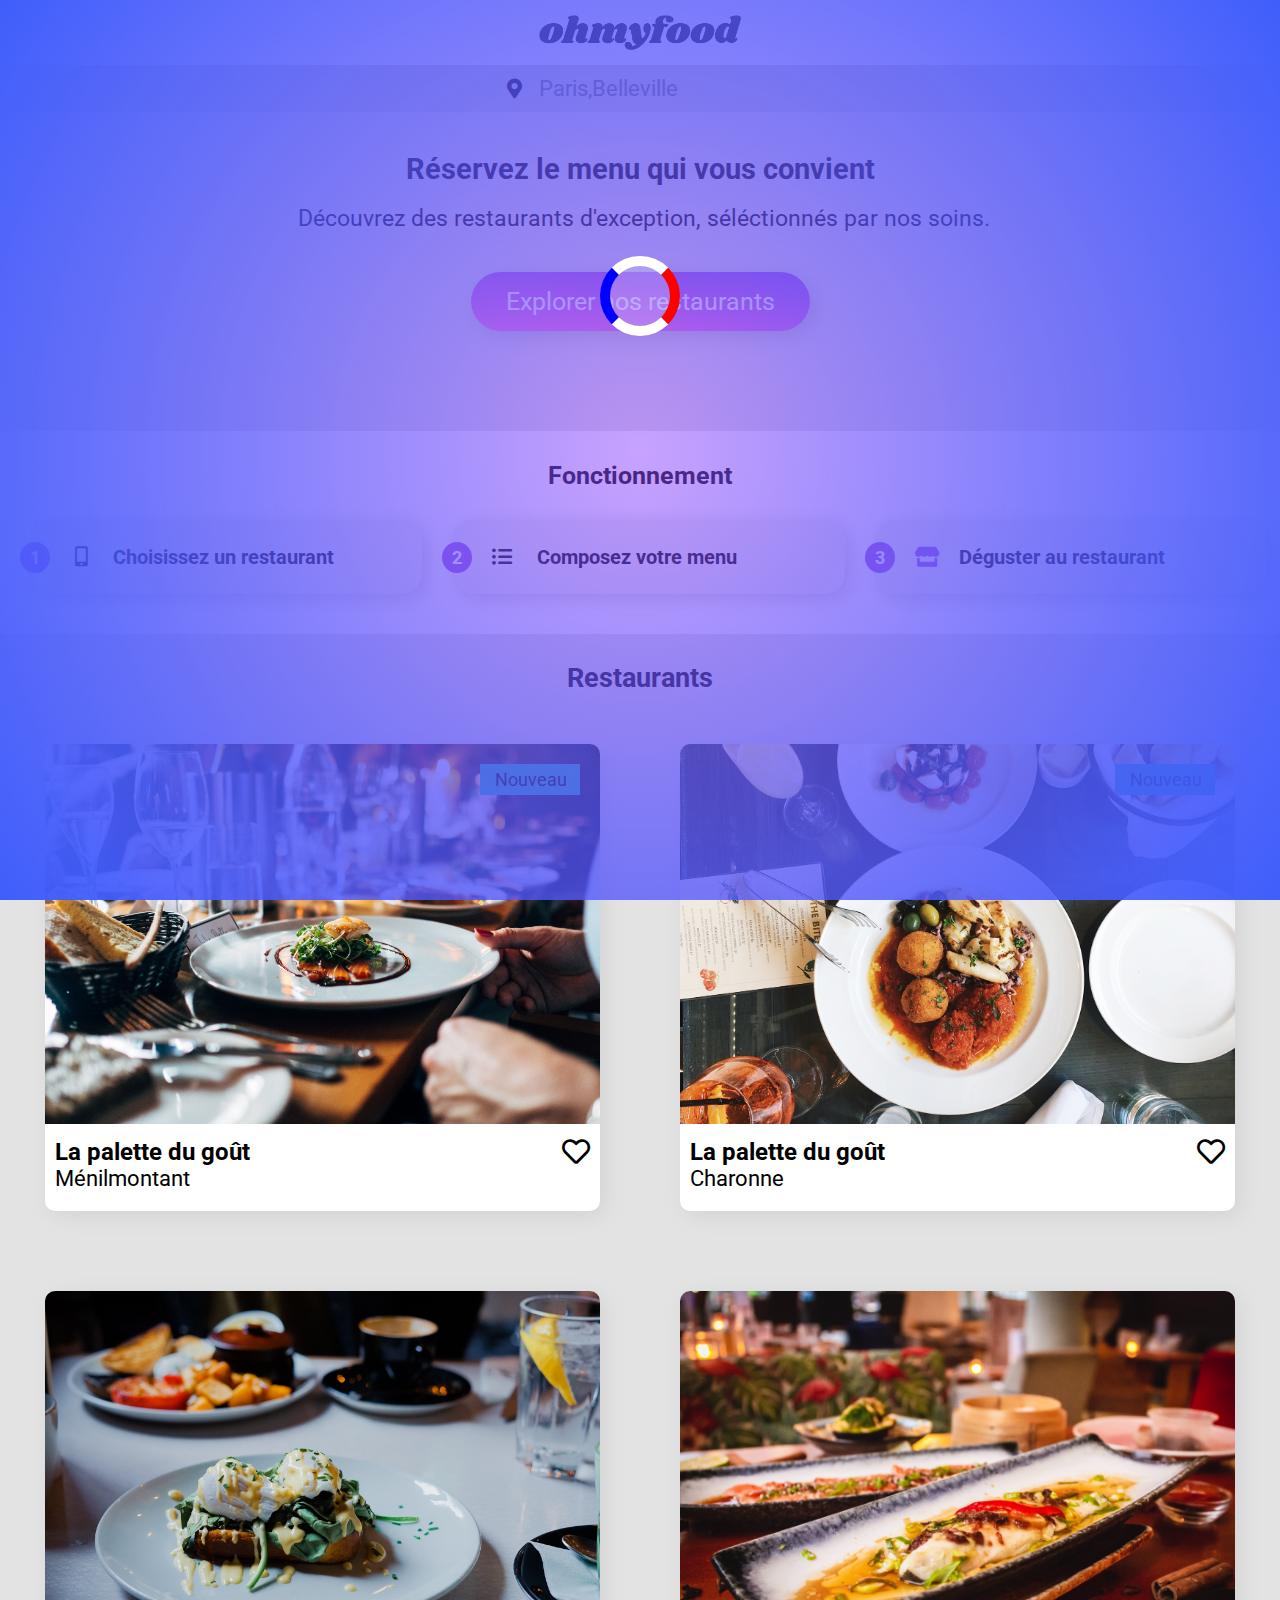
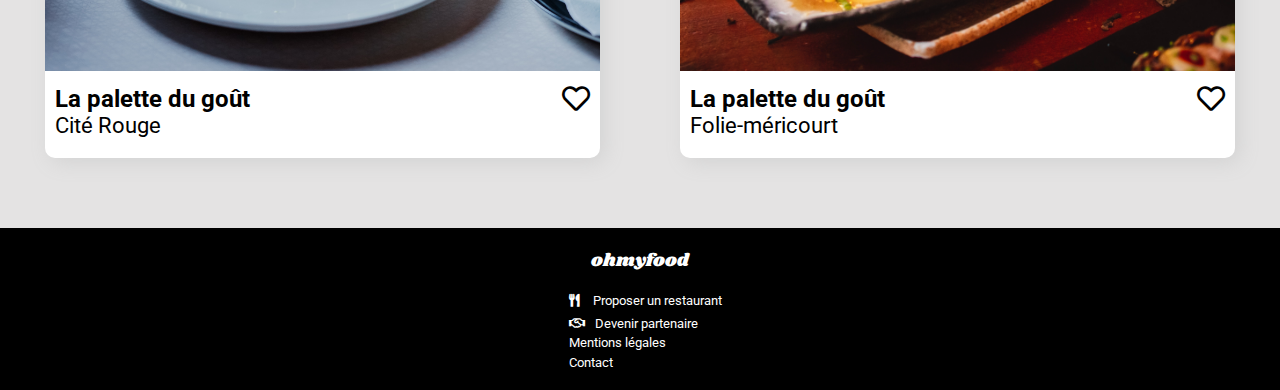
==== commit 9a648c3a: "Responsive menu" ====
--- a/index.html
+++ b/index.html
@@ -98,7 +98,7 @@
                 <i class="fas fa-utensils"><a class="proposer" href=""> Proposer un restaurant</a></i>
                 <i class="far fa-handshake"><a class="proposer" href="">Devenir partenaire</a></i>
                 <a class="propose" href="">Mentions légales</a>
-                <a class="proposes" href="mailto:ohmyfood@gmail.com">Contact </a>
+                <a class="propose" href="mailto:ohmyfood@gmail.com">Contact</a>
             </nav>
             
         </div>
--- a/style.css
+++ b/style.css
@@ -15,13 +15,20 @@
   background: radial-gradient(circle, rgba(145, 70, 252, 0.5) 0%, #3f5efb 100%);
   -webkit-animation: 1s 5s 1 both disparait;
           animation: 1s 5s 1 both disparait;
+  display: -webkit-box;
+  display: -ms-flexbox;
+  display: flex;
+  -ms-flex-wrap: wrap;
+      flex-wrap: wrap;
+  -webkit-box-pack: center;
+      -ms-flex-pack: center;
+          justify-content: center;
 }
 
 .monloader .loader {
   width: 60px;
   height: 60px;
   position: relative;
-  margin-left: 45%;
   margin-top: 20%;
   background: #ffffff33;
   border: 10px solid white;
@@ -274,6 +281,14 @@
   top: 20px;
 }
 
+.restaurant .monmenu {
+  position: relative;
+}
+
+.restaurant a {
+  color: black;
+}
+
 .restaurant h3 {
   font-size: 24px;
   color: black;
@@ -400,31 +415,6 @@
   color: white;
   text-decoration: unset;
   font-weight: normal;
-}
-
-footer .proposes {
-  font-size: 13px;
-  margin-left: 10px;
-  margin-top: 5px;
-  color: white;
-  text-decoration: unset;
-  font-weight: normal;
-}
-
-footer .address {
-  background: linear-gradient(5deg, #ff79da 0%, #9356dc 100%);
-  -webkit-background-clip: text;
-  -webkit-text-fill-color: transparent;
-  font-size: 15px;
-  opacity: 0;
-  -webkit-transition: 1s;
-  transition: 1s;
-}
-
-.contact:hover .address {
-  opacity: 1;
-  font-size: 16px;
-  padding: 10px 0px 0px 0px;
 }
 
 @media screen and (max-width: 700px) {
@@ -576,9 +566,9 @@
     border: #f2f2f2;
     border-radius: 10px;
     background: white;
-    width: calc(50% - 110px);
+    width: calc(50% - 40px);
     background: white;
-    margin: 40px;
+    margin: 20px;
     -webkit-box-shadow: lightgrey 5px 5px 20px;
             box-shadow: lightgrey 5px 5px 20px;
     position: relative;
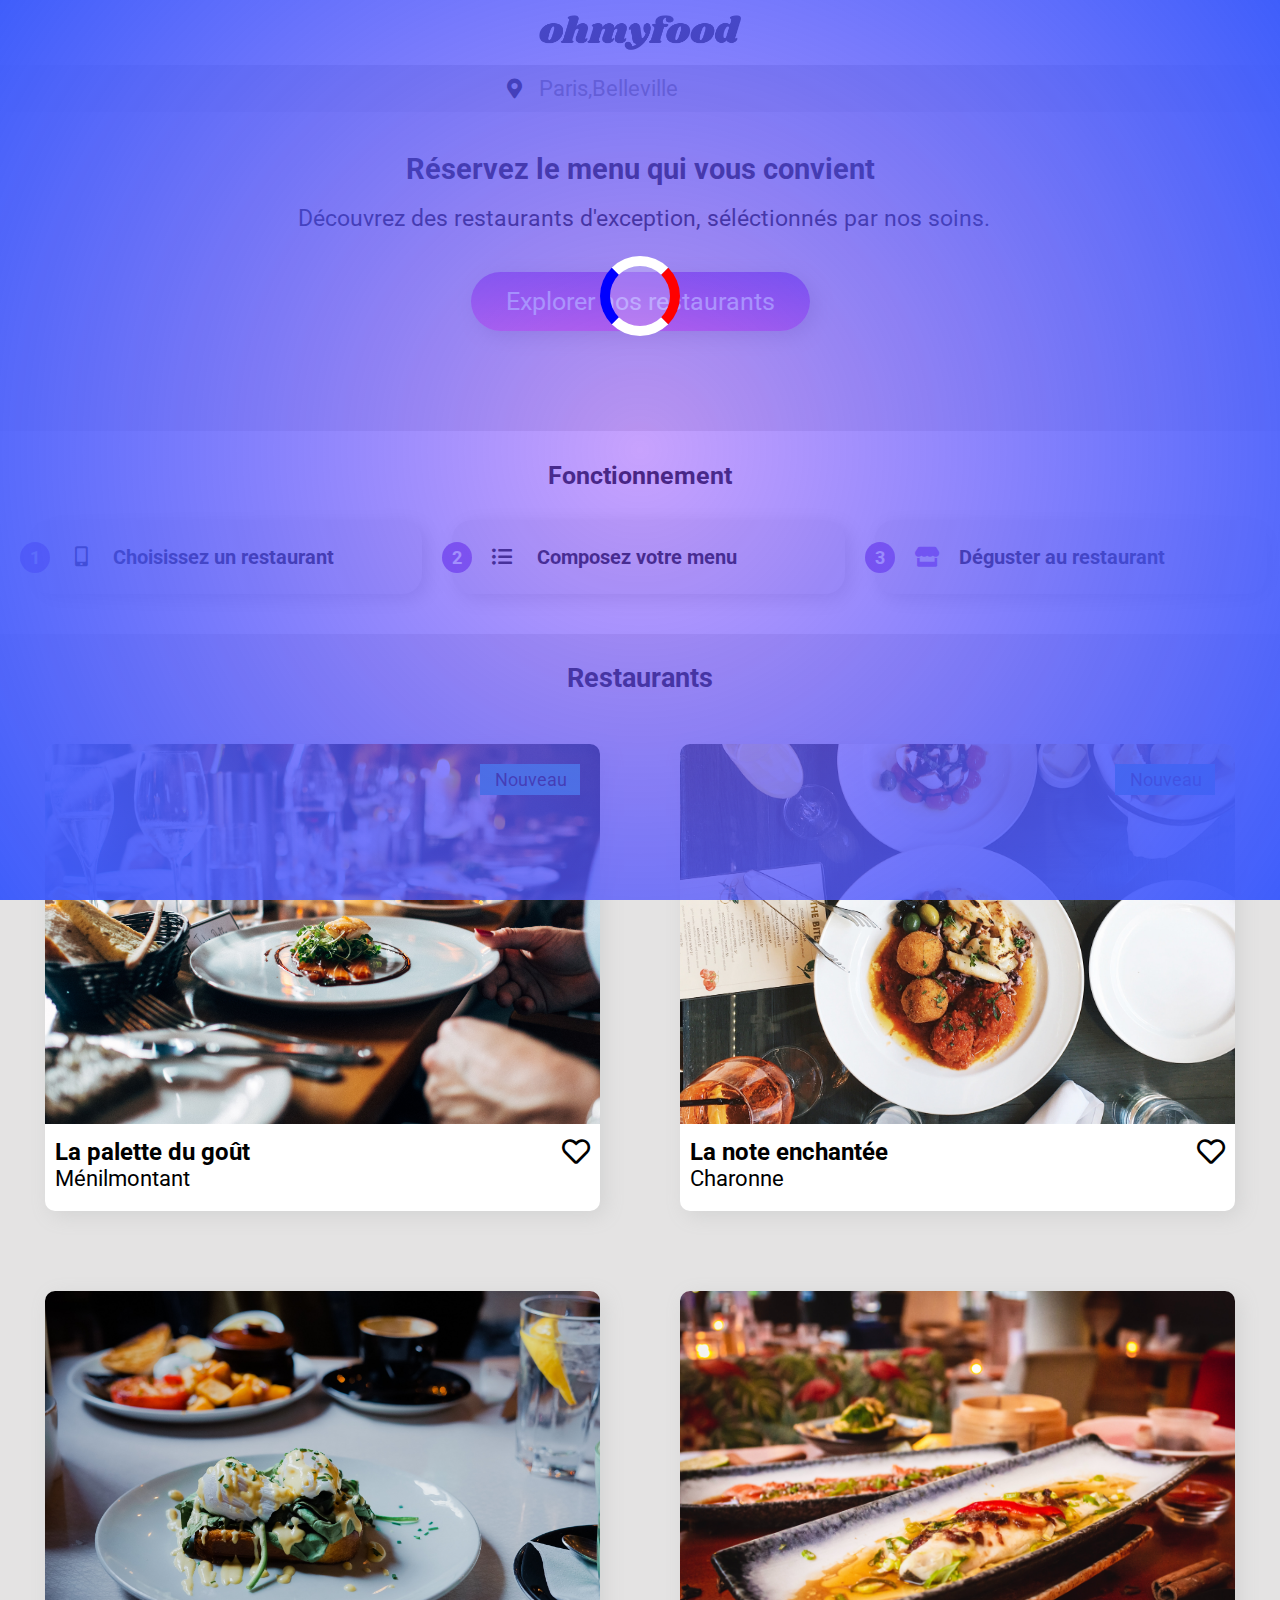
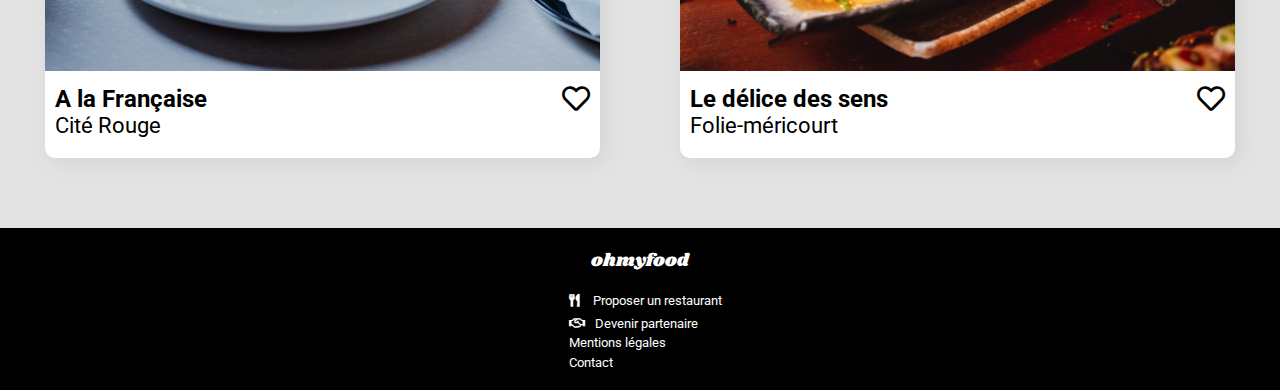
==== commit d2553c79: "Responsive menu 2" ====
--- a/index.html
+++ b/index.html
@@ -54,7 +54,7 @@
                     <img src="images/restaurants/stil-u2Lp8tXIcjw-unsplash.jpg" alt="">
                     <div class="Nouveau">Nouveau</div>
                     <div class="monmenu">
-                        <h3>La palette du goût</h3>
+                        <h3>La note enchantée</h3>
                             <div class="moncoeur">
                                 <i class="far fa-heart contour"></i>
                                 <i class="fas fa-heart solide"></i>
@@ -67,7 +67,7 @@
                 <a href="a-la-francaise.html">
                     <img src="images/restaurants/toa-heftiba-DQKerTsQwi0-unsplash.jpg" alt="">
                     <div class="monmenu">
-                        <h3>La palette du goût</h3>
+                        <h3>A la Française</h3>
                             <div class="moncoeur">
                                 <i class="far fa-heart contour"></i>
                                 <i class="fas fa-heart solide"></i>
@@ -80,7 +80,7 @@
                 <a href="le-delice-des-sens.html">
                     <img src="images/restaurants/louis-hansel-shotsoflouis-qNBGVyOCY8Q-unsplash.jpg" alt="">
                     <div class="monmenu">
-                        <h3>La palette du goût</h3>
+                        <h3>Le délice des sens</h3>
                             <div class="moncoeur">
                                 <i class="far fa-heart contour"></i>
                                 <i class="fas fa-heart solide"></i>
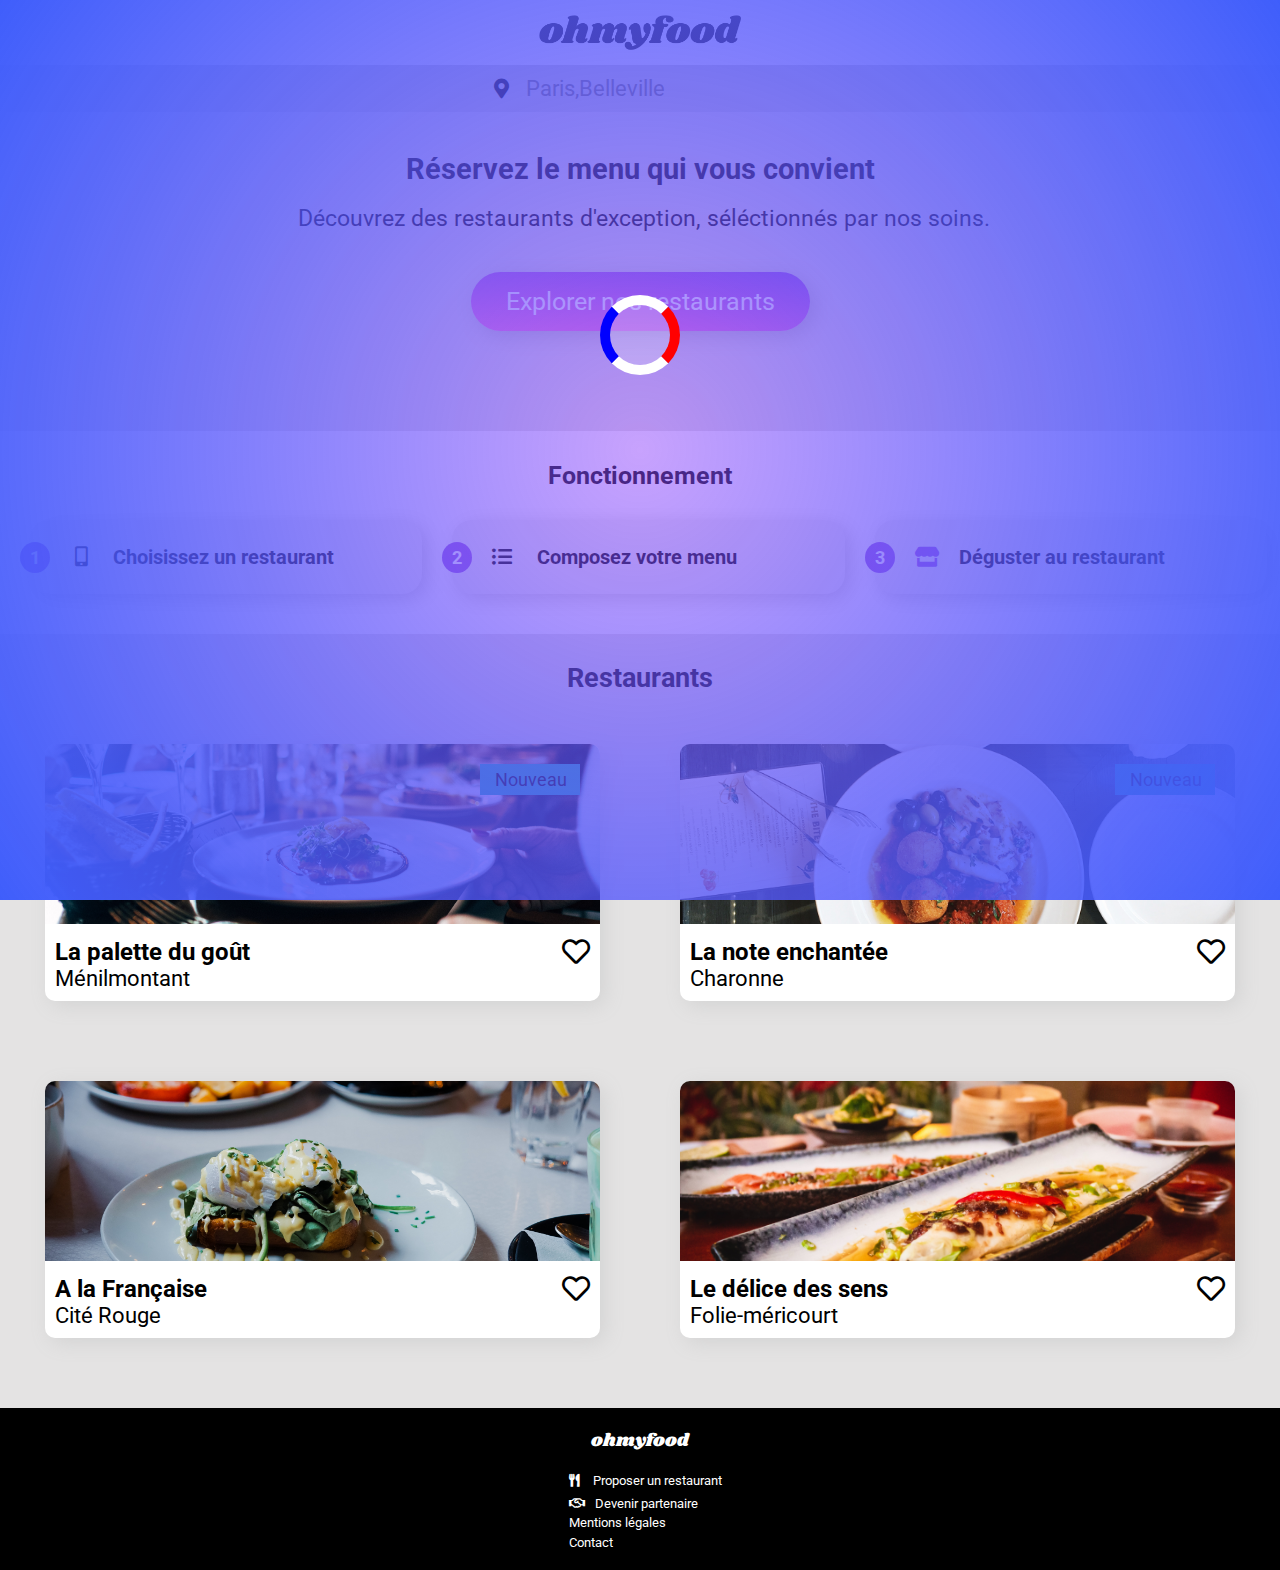
==== commit 8fc37264: "corecction acsenceure" ====
--- a/index.html
+++ b/index.html
@@ -1,107 +1,106 @@
 <!DOCTYPE html>
 <html lang="fr">
-    <head>
-        <link rel="stylesheet" href="style.css" />
-        <link rel="preconnect" href="https://fonts.googleapis.com">
-        <link rel="preconnect" href="https://fonts.gstatic.com" crossorigin>
-        <link href="https://fonts.googleapis.com/css2?family=Shrikhand&display=swap" rel="stylesheet">
-        <link href="https://fonts.googleapis.com/css2?family=Roboto:wght@100;400&display=swap" rel="stylesheet">
-        <link href="https://cdnjs.cloudflare.com/ajax/libs/font-awesome/5.15.1/css/all.min.css" rel="stylesheet" />
-        <meta charset="UTF-8">
-        <meta http-equiv="X-UA-Compatible" content="IE=edge">
-        <meta name="viewport" content="width=device-width, initial-scale=1.0">
-        <title>OHMYFOOD</title>
-    </head>
-    <body>
-        <div class="monloader"><div class="loader "></div></div>
-        <header>
-            <img class="logo" src="images/logo/ohmyfood.png" alt="">
-        </header>
-        <div class="boite">
-            <div class="location">
-                <i class="fas fa-map-marker-alt"> <input class="holder" type="text" placeholder=Paris,Belleville></i>
+  <head>
+    <link rel="stylesheet" href="style.css" />
+    <link rel="preconnect" href="https://fonts.googleapis.com" />
+    <link rel="preconnect" href="https://fonts.gstatic.com" crossorigin />
+    <link href="https://fonts.googleapis.com/css2?family=Shrikhand&display=swap" rel="stylesheet" />
+    <link href="https://fonts.googleapis.com/css2?family=Roboto:wght@100;400&display=swap" rel="stylesheet" />
+    <link href="https://cdnjs.cloudflare.com/ajax/libs/font-awesome/5.15.1/css/all.min.css" rel="stylesheet" />
+    <meta charset="UTF-8" />
+    <meta http-equiv="X-UA-Compatible" content="IE=edge" />
+    <meta name="viewport" content="width=device-width, initial-scale=1.0" />
+    <title>OHMYFOOD</title>
+  </head>
+  <body>
+    <div class="monloader"><div class="loader"></div></div>
+    <header>
+      <img class="logo" src="images/logo/ohmyfood.png" alt="" />
+    </header>
+    <div class="boite">
+      <div class="location">
+        <i class="fas fa-map-marker-alt"> <input class="holder" type="text" placeholder="Paris,Belleville" /></i>
+      </div>
+      <h1>Réservez le menu qui vous convient</h1>
+      <div class="soins">Découvrez des restaurants d'exception, séléctionnés par nos soins.</div>
+      <div class="centre">
+        <button class="explorer">Explorer nos restaurants</button>
+      </div>
+    </div>
+    <div class="fonctionnement">
+      <h2>Fonctionnement</h2>
+      <button class="fon"><span class="un">1</span><i class="fas fa-mobile-alt"></i>Choisissez un restaurant</button>
+      <button class="fon"><span class="un">2</span><i class="fas fa-list-ul"></i> Composez votre menu</button>
+      <button class="fon fonc"><span class="un">3</span><i class="fas fa-store"></i>Déguster au restaurant</button>
+    </div>
+    <div class="restaurant">
+      <h2>Restaurants</h2>
+      <div class="div1">
+        <a href="la-palette-du-gout.html">
+          <img src="images/restaurants/jay-wennington-N_Y88TWmGwA-unsplash.jpg" alt="" />
+          <span class="nouveau">Nouveau</span>
+          <div class="monmenu">
+            <h3>La palette du goût</h3>
+            <div class="moncoeur">
+              <i class="far fa-heart contour"></i>
+              <i class="fas fa-heart solide"></i>
             </div>
-            <h1>Réservez le menu qui vous convient</h1>
-            <div class="soins">Découvrez des restaurants d'exception, séléctionnés par nos soins.</div>
-            <div class="centre">
-                <button class="explorer">Explorer nos restaurants</button>
+          </div>
+          <h4>Ménilmontant</h4>
+        </a>
+      </div>
+      <div class="div1">
+        <a href="la-note-enchantee.html">
+          <img src="images/restaurants/stil-u2Lp8tXIcjw-unsplash.jpg" alt="" />
+          <div class="Nouveau">Nouveau</div>
+          <div class="monmenu">
+            <h3>La note enchantée</h3>
+            <div class="moncoeur">
+              <i class="far fa-heart contour"></i>
+              <i class="fas fa-heart solide"></i>
             </div>
-        </div>
-        <div class="fonctionnement">
-            <h2>Fonctionnement</h2>
-            <button class="fon"><span class="un">1</span><i class="fas fa-mobile-alt"></i>Choisissez un restaurant</button>
-            <button class="fon"><span class="un">2</span><i class="fas fa-list-ul"></i> Composez votre menu</button>
-            <button class="fon fonc"><span class="un">3</span><i class="fas fa-store"></i>Déguster au restaurant</button>
-        </div>
-        <div class="restaurant">
-            <h2>Restaurants</h2>  
-            <div class="div1">
-                <a href="la-palette-du-gout.html">
-                    <img src="images/restaurants/jay-wennington-N_Y88TWmGwA-unsplash.jpg" alt="">
-                    <span class="nouveau">Nouveau</span>
-                    <div class="monmenu">
-                        <h3>La palette du goût</h3>
-                            <div class="moncoeur">
-                                <i class="far fa-heart contour"></i>
-                                <i class="fas fa-heart solide"></i>
-                            </div>
-                        </div>
-                    <h4>Ménilmontant</h4>                  
-                </a>
+          </div>
+          <h4>Charonne</h4>
+        </a>
+      </div>
+      <div class="div1">
+        <a href="a-la-francaise.html">
+          <img src="images/restaurants/toa-heftiba-DQKerTsQwi0-unsplash.jpg" alt="" />
+          <div class="monmenu">
+            <h3>A la Française</h3>
+            <div class="moncoeur">
+              <i class="far fa-heart contour"></i>
+              <i class="fas fa-heart solide"></i>
             </div>
-            <div class="div1">
-                <a href="la-note-enchantee.html">
-                    <img src="images/restaurants/stil-u2Lp8tXIcjw-unsplash.jpg" alt="">
-                    <div class="Nouveau">Nouveau</div>
-                    <div class="monmenu">
-                        <h3>La note enchantée</h3>
-                            <div class="moncoeur">
-                                <i class="far fa-heart contour"></i>
-                                <i class="fas fa-heart solide"></i>
-                            </div>
-                        </div>
-                    <h4>Charonne</h4>
-                </a>
+          </div>
+          <h4>Cité Rouge</h4>
+        </a>
+      </div>
+      <div class="div1">
+        <a href="le-delice-des-sens.html">
+          <img src="images/restaurants/louis-hansel-shotsoflouis-qNBGVyOCY8Q-unsplash.jpg" alt="" />
+          <div class="monmenu">
+            <h3>Le délice des sens</h3>
+            <div class="moncoeur">
+              <i class="far fa-heart contour"></i>
+              <i class="fas fa-heart solide"></i>
             </div>
-            <div class="div1">
-                <a href="a-la-francaise.html">
-                    <img src="images/restaurants/toa-heftiba-DQKerTsQwi0-unsplash.jpg" alt="">
-                    <div class="monmenu">
-                        <h3>A la Française</h3>
-                            <div class="moncoeur">
-                                <i class="far fa-heart contour"></i>
-                                <i class="fas fa-heart solide"></i>
-                            </div>
-                        </div>
-                    <h4>Cité Rouge</h4>                   
-                </a>
-            </div>
-            <div class="div1"> 
-                <a href="le-delice-des-sens.html">
-                    <img src="images/restaurants/louis-hansel-shotsoflouis-qNBGVyOCY8Q-unsplash.jpg" alt="">
-                    <div class="monmenu">
-                        <h3>Le délice des sens</h3>
-                            <div class="moncoeur">
-                                <i class="far fa-heart contour"></i>
-                                <i class="fas fa-heart solide"></i>
-                            </div>
-                        </div>
-                    <h4>Folie-méricourt</h4>    
-                </a>
-            </div>
-        </div>
-    
+          </div>
+          <h4>Folie-méricourt</h4>
+        </a>
+      </div>
+    </div>
+
     <footer>
-        <div class="footer">
-            <div class="logofooter">ohmyfood</div>
-            <nav class="flex">
-                <i class="fas fa-utensils"><a class="proposer" href=""> Proposer un restaurant</a></i>
-                <i class="far fa-handshake"><a class="proposer" href="">Devenir partenaire</a></i>
-                <a class="propose" href="">Mentions légales</a>
-                <a class="propose" href="mailto:ohmyfood@gmail.com">Contact</a>
-            </nav>
-            
-        </div>
+      <div class="footer">
+        <div class="logofooter">ohmyfood</div>
+        <nav class="flex">
+          <i class="fas fa-utensils"><a class="proposer" href=""> Proposer un restaurant</a></i>
+          <i class="far fa-handshake"><a class="proposer" href="">Devenir partenaire</a></i>
+          <a class="propose" href="">Mentions légales</a>
+          <a class="propose" href="mailto:ohmyfood@gmail.com">Contact</a>
+        </nav>
+      </div>
     </footer>
-    </body>
-</html>+  </body>
+</html>
--- a/style.css
+++ b/style.css
@@ -1,5 +1,5 @@
 * {
-  font-family: 'Roboto', sans-serif;
+  font-family: "Roboto", sans-serif;
 }
 
 body {
@@ -29,7 +29,7 @@
   width: 60px;
   height: 60px;
   position: relative;
-  margin-top: 20%;
+  margin-top: 295px;
   background: #ffffff33;
   border: 10px solid white;
   border-right: 10px solid red;
@@ -84,7 +84,7 @@
 .boite .location {
   font-weight: lighter;
   font-size: 20px;
-  width: calc(100%-20px);
+  width: calc(100% - 20px);
   background-color: lightgrey;
   display: -webkit-box;
   display: -ms-flexbox;
@@ -92,7 +92,7 @@
   -webkit-box-pack: center;
       -ms-flex-pack: center;
           justify-content: center;
-  padding: 10px 0px 10px 45px;
+  padding: 10px 0px 10px 20px;
 }
 
 .boite :placeholder-shown {
@@ -163,33 +163,34 @@
 }
 
 .fonctionnement .fon {
-  font-size: 20px;
+  font-size: 18px;
+  width: calc(100% - 20px);
   text-align: left;
-  width: calc(33% - 30px);
   font-weight: bold;
-  margin-left: 30px;
+  margin-left: 10px;
   margin-bottom: 20px;
   padding: 25px 0px 25px 0px;
-  padding-left: -30px;
   border-radius: 20px;
   border: #f2f2f2;
   -webkit-box-shadow: lightgrey 5px 5px 20px;
           box-shadow: lightgrey 5px 5px 20px;
   cursor: pointer;
+  -webkit-transition: 0.5s;
+  transition: 0.5s;
+}
+
+.fonctionnement .fon:hover {
+  background-color: #e0bfe0;
+  color: #9356dc;
+  font-size: 22px;
+  padding: 30px 0px 30px 0px;
+  margin-top: 20px;
   -webkit-transition: 1s;
   transition: 1s;
 }
 
-.fonctionnement .fon:hover {
-  background-color: #e0bfe0;
-  color: #9356DC;
-  font-size: 23px;
-  padding: 30px 0px 30px 0px;
-  margin-top: 20px;
-}
-
 .fonctionnement .fa-store {
-  color: #9356DC;
+  color: #9356dc;
 }
 
 .fonctionnement .un {
@@ -197,7 +198,7 @@
   font-size: 18px;
   margin-left: -10px;
   padding: 5px 10px 5px 10px;
-  background-color: #9356DC;
+  background-color: #9356dc;
   border-radius: 50%;
 }
 
@@ -233,13 +234,13 @@
 }
 
 .restaurant .div1 {
-  padding-bottom: 50px;
   border: #f2f2f2;
   border-radius: 10px;
   background: white;
-  width: calc(50% - 80px);
+  width: calc(100% - 30px);
   background: white;
-  margin: 40px;
+  margin: 15px;
+  margin-bottom: 55px;
   -webkit-box-shadow: lightgrey 5px 5px 20px;
           box-shadow: lightgrey 5px 5px 20px;
   position: relative;
@@ -251,7 +252,7 @@
 
 .restaurant .div1 img {
   width: 100%;
-  height: 380px;
+  height: 180px;
   border-radius: 10px 10px 0 0;
   -o-object-fit: cover;
      object-fit: cover;
@@ -308,7 +309,6 @@
   margin-left: 10px;
   text-decoration: unset;
   font-weight: normal;
-  margin-bottom: -30px;
 }
 
 .moncoeur .far {
@@ -338,6 +338,10 @@
   -webkit-text-fill-color: transparent;
 }
 
+.moncoeur .fa-heart {
+  font-size: 28px;
+}
+
 .moncoeur:hover .fas {
   opacity: 1;
 }
@@ -355,9 +359,6 @@
   display: -webkit-box;
   display: -ms-flexbox;
   display: flex;
-  -webkit-box-pack: center;
-      -ms-flex-pack: center;
-          justify-content: center;
 }
 
 footer i {
@@ -374,7 +375,7 @@
       -ms-flex-pack: center;
           justify-content: center;
   margin-bottom: 20px;
-  font-family: 'Shrikhand', cursive;
+  font-family: "Shrikhand", cursive;
   color: white;
 }
 
@@ -417,12 +418,13 @@
   font-weight: normal;
 }
 
-@media screen and (max-width: 700px) {
+@media screen and (min-width: 1000px) {
   .fonctionnement .fon {
-    width: calc(100% - 20px);
+    font-size: 20px;
     text-align: left;
+    width: calc(33% - 30px);
     font-weight: bold;
-    margin-left: 10px;
+    margin-left: 30px;
     margin-bottom: 20px;
     padding: 25px 0px 25px 0px;
     border-radius: 20px;
@@ -430,18 +432,19 @@
     -webkit-box-shadow: lightgrey 5px 5px 20px;
             box-shadow: lightgrey 5px 5px 20px;
     cursor: pointer;
+    -webkit-transition: 1s;
+    transition: 1s;
   }
   .restaurant .div1 {
+    padding-bottom: 10px;
     border: #f2f2f2;
     border-radius: 10px;
     background: white;
-    width: calc(100% - 30px);
+    width: calc(50% - 80px);
     background: white;
-    margin: 15px;
-    margin-bottom: 55px;
+    margin: 40px;
     -webkit-box-shadow: lightgrey 5px 5px 20px;
             box-shadow: lightgrey 5px 5px 20px;
-    height: 200px;
     position: relative;
   }
   .restaurant .div1 img {
@@ -451,8 +454,16 @@
     -o-object-fit: cover;
        object-fit: cover;
   }
-  .restaurant .fa-heart {
-    font-size: 28px;
+  footer {
+    background-color: black;
+    width: 100%;
+    padding-bottom: 20px;
+    display: -webkit-box;
+    display: -ms-flexbox;
+    display: flex;
+    -webkit-box-pack: center;
+        -ms-flex-pack: center;
+            justify-content: center;
   }
 }
 
@@ -533,14 +544,14 @@
     left: 28%;
   }
   .fonctionnement .fa-store {
-    color: #9356DC;
+    color: #9356dc;
   }
   .fonctionnement .un {
     color: white;
     font-size: 18px;
     margin-left: -10px;
     padding: 5px 10px 5px 10px;
-    background-color: #9356DC;
+    background-color: #9356dc;
     border-radius: 50%;
   }
   .fonctionnement .fa-mobile-alt {
@@ -562,7 +573,7 @@
     margin-left: 20px;
   }
   .restaurant .div1 {
-    padding-bottom: 50px;
+    padding-bottom: 10px;
     border: #f2f2f2;
     border-radius: 10px;
     background: white;
@@ -575,7 +586,6 @@
   }
   .restaurant .div1 img {
     width: 100%;
-    height: 205px;
     border-radius: 10px 10px 0 0;
     -o-object-fit: cover;
        object-fit: cover;
@@ -586,6 +596,13 @@
   footer {
     background-color: black;
     width: 100%;
+    padding-bottom: 20px;
+    display: -webkit-box;
+    display: -ms-flexbox;
+    display: flex;
+    -webkit-box-pack: center;
+        -ms-flex-pack: center;
+            justify-content: center;
   }
   footer i {
     color: white;
